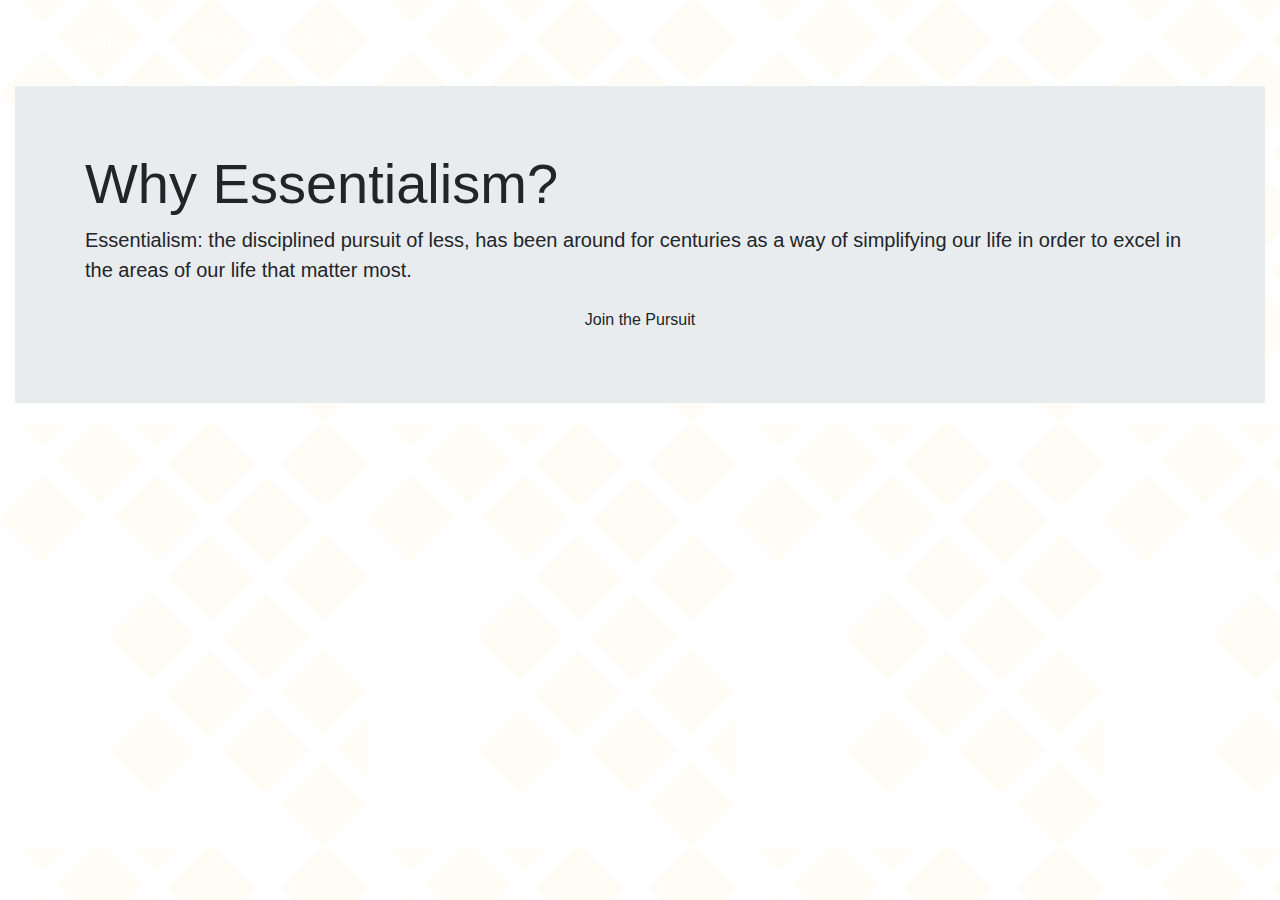
==== about.html @ 66368c1a "home and about" ====
<!DOCTYPE html>
<html lang="en">

<head>
    <!-- Required meta tags -->
    <meta charset="UTF-8">
    <meta name="viewport" content="width=device-width, initial-scale=1.0">
    <meta http-equiv="X-UA-Compatible" content="ie=edge">

    <!-- Bootstrap CSS -->
    <link rel="stylesheet" href="https://stackpath.bootstrapcdn.com/bootstrap/4.3.1/css/bootstrap.min.css"
        integrity="sha384-ggOyR0iXCbMQv3Xipma34MD+dH/1fQ784/j6cY/iJTQUOhcWr7x9JvoRxT2MZw1T" crossorigin="anonymous">

    <!-- Font Awesom -->
    <link rel="stylesheet" href="https://use.fontawesome.com/releases/v5.8.2/css/all.css"
        integrity="sha384-oS3vJWv+0UjzBfQzYUhtDYW+Pj2yciDJxpsK1OYPAYjqT085Qq/1cq5FLXAZQ7Ay" crossorigin="anonymous">

    <!-- CSS -->
    <link rel="stylesheet" href="/css/index.css">

    <!-- Title -->
    <title>Essentialism</title>
</head>

<body>
    <div class="container-fluid ">
        <nav class="navbar navbar-expand-sm navbar-dark ">
            <a class="navbar-brand " href="#">ES<br>SE</a>
            <button class="navbar-toggler" type="button" data-toggle="collapse" data-target="#collapsingNavbarXs">
                <span class="navbar-toggler-icon"></span>
            </button>
            <div class="navbar-collapse collapse" id="collapsingNavbarXs">
                <ul class="navbar-nav">
                    <li class="nav-item">
                        <a class="nav-link" href="#">Home</a>
                    </li>
                    <li class="nav-item">
                        <a class="nav-link" href="#">About</a>
                    </li>
                    <li class="nav-item">
                        <a class="nav-link" href="#">Contact</a>
                    </li>
                    <li class="nav-item">
                        <a class="nav-link" href="#">Sign In</a>
                    </li>
                    <li class="nav-item">
                        <a class="nav-link" href="#">Join</a>
                    </li>
                </ul>
            </div>
        </nav>

        <!-- Jumbotron -->
        <div class="jumbotron jumbotron-fluid    ">
            <div class="container ">
                <img class="float-left" src="http://via.placeholder.com/200" alt="">
                <h1 class="display-4">Why Essentialism?</h1>
                <p class="lead">Essentialism: the disciplined pursuit of less, has been around for centuries as a way of
                    simplifying our life in order to excel in the areas of our life that matter most.</p>
            </div>
            <div class="d-flex justify-content-center">
                <button type="button" class="btn">Join the Pursuit</button>
            </div>
        </div>

    </div>

    <script src="https://code.jquery.com/jquery-3.3.1.slim.min.js"
        integrity="sha384-q8i/X+965DzO0rT7abK41JStQIAqVgRVzpbzo5smXKp4YfRvH+8abtTE1Pi6jizo"
        crossorigin="anonymous"></script>
    <script src="https://cdnjs.cloudflare.com/ajax/libs/popper.js/1.14.7/umd/popper.min.js"
        integrity="sha384-UO2eT0CpHqdSJQ6hJty5KVphtPhzWj9WO1clHTMGa3JDZwrnQq4sF86dIHNDz0W1"
        crossorigin="anonymous"></script>
    <script src="https://stackpath.bootstrapcdn.com/bootstrap/4.3.1/js/bootstrap.min.js"
        integrity="sha384-JjSmVgyd0p3pXB1rRibZUAYoIIy6OrQ6VrjIEaFf/nJGzIxFDsf4x0xIM+B07jRM"
        crossorigin="anonymous"></script>
</body>

</html>
---- css/index.css ----
a,
h1,
h2,
h3,
h4 {
  font-family: Arial, Helvetica, sans-serif;
}
h1,
h2 {
  font-weight: bold;
}
h3,
h4 {
  font-weight: normal;
}
h1 {
  font-size: 70px;
}
h2 {
  font-size: 35px;
}
h3 {
  font-size: 25px;
}
h4 {
  font-size: 20px;
}
body {
  background-image: url("/img/pattern.png");
  background-attachment: fixed;
}
.container nav {
  justify-content: space-around;
}
.container .navbar {
  background-color: #FFBA5A;
}
.container .navbar #logo {
  background-color: #FCF9ED;
  color: #FFBA5A;
  padding: 10px;
  border-radius: 10px;
  font-weight: bold;
  font-size: 26px;
}
.container .navbar a {
  color: #FCF9ED;
  font-size: 1.8rem;
}
.container .navbar a:hover {
  text-decoration: underline;
}
.container .navbar a.nav-link {
  padding: 0;
}
.container .card {
  width: 100%;
  background: #FFBA5A;
}
.container .card .card-body {
  color: #FCF9ED;
}
.container .card .card-body .btn {
  background: #FCF9ED;
  color: #FFBA5A;
  border-radius: 10px;
}
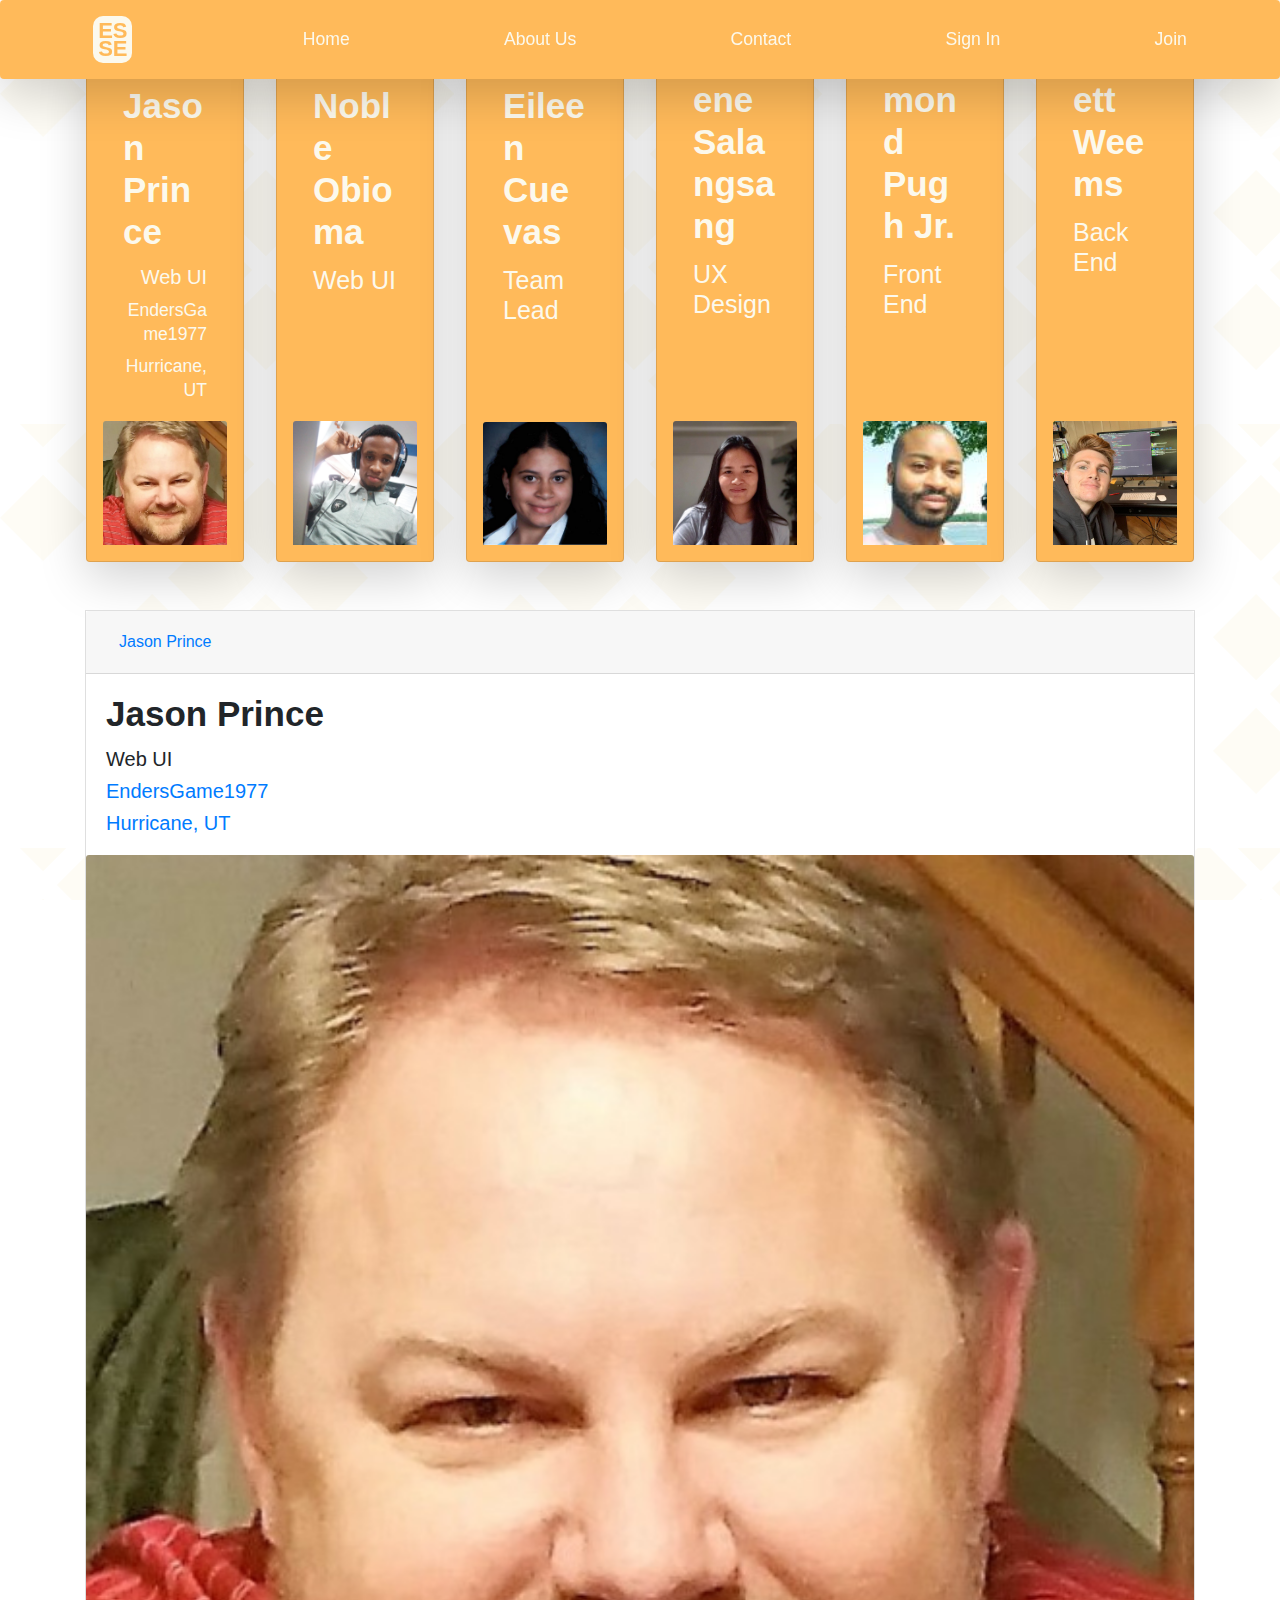
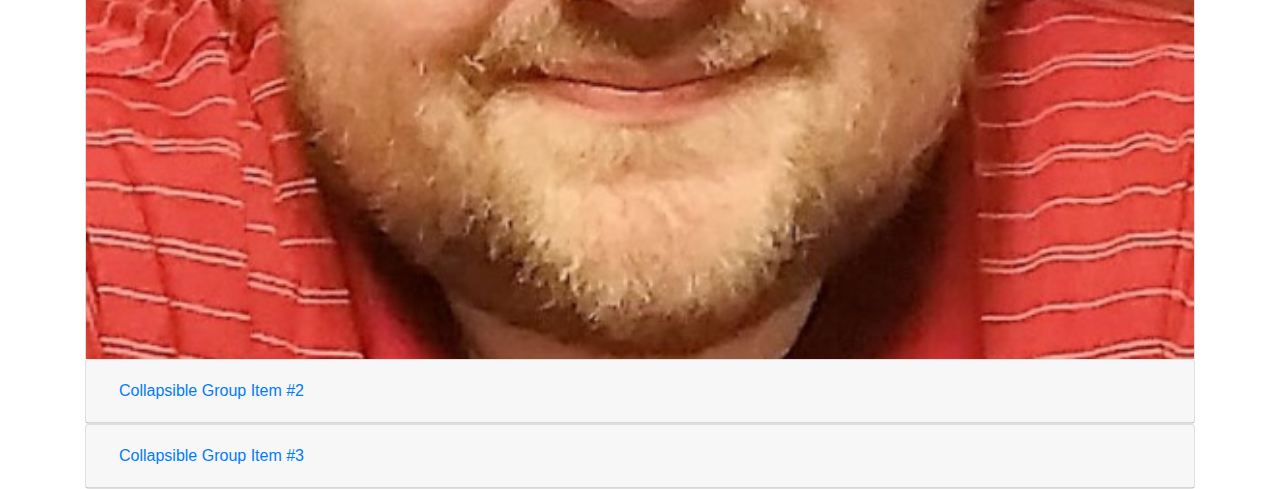
==== commit 3a0e7cce: "Just an end of day push" ====
--- a/about.html
+++ b/about.html
@@ -2,77 +2,186 @@
 <html lang="en">
 
 <head>
-    <!-- Required meta tags -->
     <meta charset="UTF-8">
     <meta name="viewport" content="width=device-width, initial-scale=1.0">
     <meta http-equiv="X-UA-Compatible" content="ie=edge">
 
-    <!-- Bootstrap CSS -->
-    <link rel="stylesheet" href="https://stackpath.bootstrapcdn.com/bootstrap/4.3.1/css/bootstrap.min.css"
+    <link href="https://stackpath.bootstrapcdn.com/bootstrap/4.3.1/css/bootstrap.min.css" rel="stylesheet"
         integrity="sha384-ggOyR0iXCbMQv3Xipma34MD+dH/1fQ784/j6cY/iJTQUOhcWr7x9JvoRxT2MZw1T" crossorigin="anonymous">
-
-    <!-- Font Awesom -->
+    <link rel="stylesheet" href="/css/index.css">
     <link rel="stylesheet" href="https://use.fontawesome.com/releases/v5.8.2/css/all.css"
         integrity="sha384-oS3vJWv+0UjzBfQzYUhtDYW+Pj2yciDJxpsK1OYPAYjqT085Qq/1cq5FLXAZQ7Ay" crossorigin="anonymous">
-
-    <!-- CSS -->
-    <link rel="stylesheet" href="/css/index.css">
-
-    <!-- Title -->
     <title>Essentialism</title>
 </head>
 
 <body>
-    <div class="container-fluid ">
-        <nav class="navbar navbar-expand-sm navbar-dark ">
-            <a class="navbar-brand " href="#">ES<br>SE</a>
-            <button class="navbar-toggler" type="button" data-toggle="collapse" data-target="#collapsingNavbarXs">
-                <span class="navbar-toggler-icon"></span>
-            </button>
-            <div class="navbar-collapse collapse" id="collapsingNavbarXs">
-                <ul class="navbar-nav">
-                    <li class="nav-item">
-                        <a class="nav-link" href="#">Home</a>
-                    </li>
-                    <li class="nav-item">
-                        <a class="nav-link" href="#">About</a>
-                    </li>
-                    <li class="nav-item">
-                        <a class="nav-link" href="#">Contact</a>
-                    </li>
-                    <li class="nav-item">
-                        <a class="nav-link" href="#">Sign In</a>
-                    </li>
-                    <li class="nav-item">
-                        <a class="nav-link" href="#">Join</a>
-                    </li>
-                </ul>
-            </div>
+
+    <div class="container">
+
+        <nav class="navbar fixed-top shadow-lg p-3 mb-5 rounded ">
+            <a class="navbar-brand no-underline" id="logo" href="#">ES<br>SE</a>
+            <a class="nav-link" href="index.html">Home</a>
+            <a class="nav-link" href="about.html">About Us</a>
+            <a class="nav-link" href="contact.html">Contact</a>
+            <a class="nav-link" href="#">Sign In</a>
+            <a class="nav-link" href="#">Join</a>
         </nav>
 
-        <!-- Jumbotron -->
-        <div class="jumbotron jumbotron-fluid    ">
-            <div class="container ">
-                <img class="float-left" src="http://via.placeholder.com/200" alt="">
-                <h1 class="display-4">Why Essentialism?</h1>
-                <p class="lead">Essentialism: the disciplined pursuit of less, has been around for centuries as a way of
-                    simplifying our life in order to excel in the areas of our life that matter most.</p>
+
+        <div class="row" id="aboutUs">
+
+            <div class="card shadow-lg p-3 mb-5 mt-5 mx-3 rounded col-sm aboutUs">
+                <div class="card-body">
+                    <h2 class="card-title">Jason Prince</h2>
+
+                    <h4 class="card-text">Web UI
+                        <i class="fas fa-code"></i>
+                    </h4>
+
+                    <h4 class="card-text">
+                        <a href="https://github.com/EndersGame1977">EndersGame1977</a>
+                        <i class="fab fa-github"></i>
+                    </h4>
+
+                    <h4 class="card-text">
+                        <a href="https://goo.gl/maps/z8hgsGX6c6sGxMkg8">Hurricane, UT</a>
+                        <i class="fas fa-map-marker-alt"></i>
+                    </h4>
+
+                </div>
+                <img class="card-img-top" src="/img/Jason.png" alt="Jason">
             </div>
-            <div class="d-flex justify-content-center">
-                <button type="button" class="btn">Join the Pursuit</button>
+
+            <div class="card shadow-lg p-3 mb-5 mt-5 mx-3 rounded col-sm aboutUs">
+                <div class="card-body">
+                    <h2 class="card-title">Noble Obioma</h2>
+                    <h3 class="card-text">Web UI</h3>
+                </div>
+                <img class="card-img-top" src="/img/Noble.PNG" alt="Noble">
+            </div>
+
+            <div class="card shadow-lg p-3 mb-5 mt-5 mx-3 rounded col-sm aboutUs">
+                <div class="card-body">
+                    <h2 class="card-title">Eileen Cuevas</h2>
+                    <h3 class="card-text">Team Lead</h3>
+                </div>
+                <img class="card-img-top" src="/img/Eileen.PNG" alt="Eileen">
+            </div>
+
+            <div class="card shadow-lg p-3 mb-5 mx-3 rounded col-sm aboutUs">
+                <div class="card-body">
+                    <h2 class="card-title">Marlene Salangsang</h2>
+                    <h3 class="card-text">UX Design</h3>
+                </div>
+                <img class="card-img-top" src="/img/Marlene.PNG" alt="Marlene">
+            </div>
+
+            <div class="card shadow-lg p-3 mb-5 mx-3 rounded col-sm aboutUs">
+                <div class="card-body">
+                    <h2 class="card-title">Raymond Pugh Jr.</h2>
+                    <h3 class="card-text">Front End</h3>
+                </div>
+                <img class="card-img-top" src="/img/Raymond.jpg" alt="Raymond">
+            </div>
+
+            <div class="card shadow-lg p-3 mb-5 mx-3 rounded col-sm aboutUs">
+                <div class="card-body">
+                    <h2 class="card-title">Garrett Weems</h2>
+                    <h3 class="card-text">Back End</h3>
+                </div>
+                <img class="card-img-top" src="/img/Garrett.jpg" alt="Garrett">
+            </div>
+
+        </div>
+
+
+
+        <div class="accordion" id="accordionExample">
+            <div class="card">
+                <div class="card-header" id="headingOne">
+                    <h5 class="mb-0">
+                        <button class="btn btn-link" type="button" data-toggle="collapse" data-target="#collapseOne"
+                            aria-expanded="true" aria-controls="collapseOne">
+                            Jason Prince
+                        </button>
+                    </h5>
+                </div>
+
+                <div id="collapseOne" class="collapse show" aria-labelledby="headingOne"
+                    data-parent="#accordionExample">
+                    <div class="card-body">
+                        <h2 class="card-title">Jason Prince</h2>
+
+                        <h4 class="card-text">Web UI
+                            <i class="fas fa-code"></i>
+                        </h4>
+
+                        <h4 class="card-text">
+                            <a href="https://github.com/EndersGame1977">EndersGame1977</a>
+                            <i class="fab fa-github"></i>
+                        </h4>
+
+                        <h4 class="card-text">
+                            <a href="https://goo.gl/maps/z8hgsGX6c6sGxMkg8">Hurricane, UT</a>
+                            <i class="fas fa-map-marker-alt"></i>
+                        </h4>
+
+                    </div>
+                    <img class="card-img-top" src="/img/Jason.png" alt="Jason">
+                </div>
             </div>
         </div>
-
+        <div class="card">
+            <div class="card-header" id="headingTwo">
+                <h5 class="mb-0">
+                    <button class="btn btn-link collapsed" type="button" data-toggle="collapse"
+                        data-target="#collapseTwo" aria-expanded="false" aria-controls="collapseTwo">
+                        Collapsible Group Item #2
+                    </button>
+                </h5>
+            </div>
+            <div id="collapseTwo" class="collapse" aria-labelledby="headingTwo" data-parent="#accordionExample">
+                <div class="card-body">
+                    Anim pariatur cliche reprehenderit, enim eiusmod high life accusamus terry richardson ad squid.
+                    3 wolf moon officia aute, non cupidatat skateboard dolor brunch. Food truck quinoa nesciunt
+                    laborum eiusmod. Brunch 3 wolf moon tempor, sunt aliqua put a bird on it squid single-origin
+                    coffee nulla assumenda shoreditch et. Nihil anim keffiyeh helvetica, craft beer labore wes
+                    anderson cred nesciunt sapiente ea proident. Ad vegan excepteur butcher vice lomo. Leggings
+                    occaecat craft beer farm-to-table, raw denim aesthetic synth nesciunt you probably haven't heard
+                    of them accusamus labore sustainable VHS.
+                </div>
+            </div>
+        </div>
+        <div class="card">
+            <div class="card-header" id="headingThree">
+                <h5 class="mb-0">
+                    <button class="btn btn-link collapsed" type="button" data-toggle="collapse"
+                        data-target="#collapseThree" aria-expanded="false" aria-controls="collapseThree">
+                        Collapsible Group Item #3
+                    </button>
+                </h5>
+            </div>
+            <div id="collapseThree" class="collapse" aria-labelledby="headingThree" data-parent="#accordionExample">
+                <div class="card-body">
+                    Anim pariatur cliche reprehenderit, enim eiusmod high life accusamus terry richardson ad squid.
+                    3 wolf moon officia aute, non cupidatat skateboard dolor brunch. Food truck quinoa nesciunt
+                    laborum eiusmod. Brunch 3 wolf moon tempor, sunt aliqua put a bird on it squid single-origin
+                    coffee nulla assumenda shoreditch et. Nihil anim keffiyeh helvetica, craft beer labore wes
+                    anderson cred nesciunt sapiente ea proident. Ad vegan excepteur butcher vice lomo. Leggings
+                    occaecat craft beer farm-to-table, raw denim aesthetic synth nesciunt you probably haven't heard
+                    of them accusamus labore sustainable VHS.
+                </div>
+            </div>
+        </div>
     </div>
 
-    <script src="https://code.jquery.com/jquery-3.3.1.slim.min.js"
-        integrity="sha384-q8i/X+965DzO0rT7abK41JStQIAqVgRVzpbzo5smXKp4YfRvH+8abtTE1Pi6jizo"
-        crossorigin="anonymous"></script>
-    <script src="https://cdnjs.cloudflare.com/ajax/libs/popper.js/1.14.7/umd/popper.min.js"
-        integrity="sha384-UO2eT0CpHqdSJQ6hJty5KVphtPhzWj9WO1clHTMGa3JDZwrnQq4sF86dIHNDz0W1"
-        crossorigin="anonymous"></script>
+
+    <script src="//code.jquery.com/jquery-1.11.0.min.js"></script>
     <script src="https://stackpath.bootstrapcdn.com/bootstrap/4.3.1/js/bootstrap.min.js"
         integrity="sha384-JjSmVgyd0p3pXB1rRibZUAYoIIy6OrQ6VrjIEaFf/nJGzIxFDsf4x0xIM+B07jRM"
+        crossorigin="anonymous"></script>
+    <script src="https://stackpath.bootstrapcdn.com/bootstrap/4.3.1/js/bootstrap.bundle.min.js"
+        integrity="sha384-xrRywqdh3PHs8keKZN+8zzc5TX0GRTLCcmivcbNJWm2rs5C8PRhcEn3czEjhAO9o"
         crossorigin="anonymous"></script>
 </body>
 
--- a/css/index.css
+++ b/css/index.css
@@ -29,6 +29,9 @@
   background-image: url("/img/pattern.png");
   background-attachment: fixed;
 }
+.no-underline {
+  text-decoration: none !important;
+}
 .container nav {
   justify-content: space-around;
 }
@@ -38,14 +41,15 @@
 .container .navbar #logo {
   background-color: #FCF9ED;
   color: #FFBA5A;
-  padding: 10px;
+  padding: 6px 5px 5px 5px;
   border-radius: 10px;
   font-weight: bold;
-  font-size: 26px;
+  font-size: 22px;
+  line-height: 18px;
 }
 .container .navbar a {
   color: #FCF9ED;
-  font-size: 1.8rem;
+  font-size: 1.1rem;
 }
 .container .navbar a:hover {
   text-decoration: underline;
@@ -53,15 +57,30 @@
 .container .navbar a.nav-link {
   padding: 0;
 }
-.container .card {
+.container .row .card {
   width: 100%;
   background: #FFBA5A;
+  min-width: 349px;
 }
-.container .card .card-body {
+.container .row .card .card-body {
   color: #FCF9ED;
 }
-.container .card .card-body .btn {
+.container .row .card .card-body h1 {
+  padding-top: 116px;
+}
+.container .row .card .card-body h4 {
+  text-align: right;
+}
+.container .row .card .card-body h4 a {
+  color: #FCF9ED;
+  font-weight: normal;
+  font-size: 1.1rem;
+}
+.container .row .card .card-body .btn {
   background: #FCF9ED;
   color: #FFBA5A;
   border-radius: 10px;
 }
+.container .row .aboutUs {
+  min-width: 100px !important;
+}
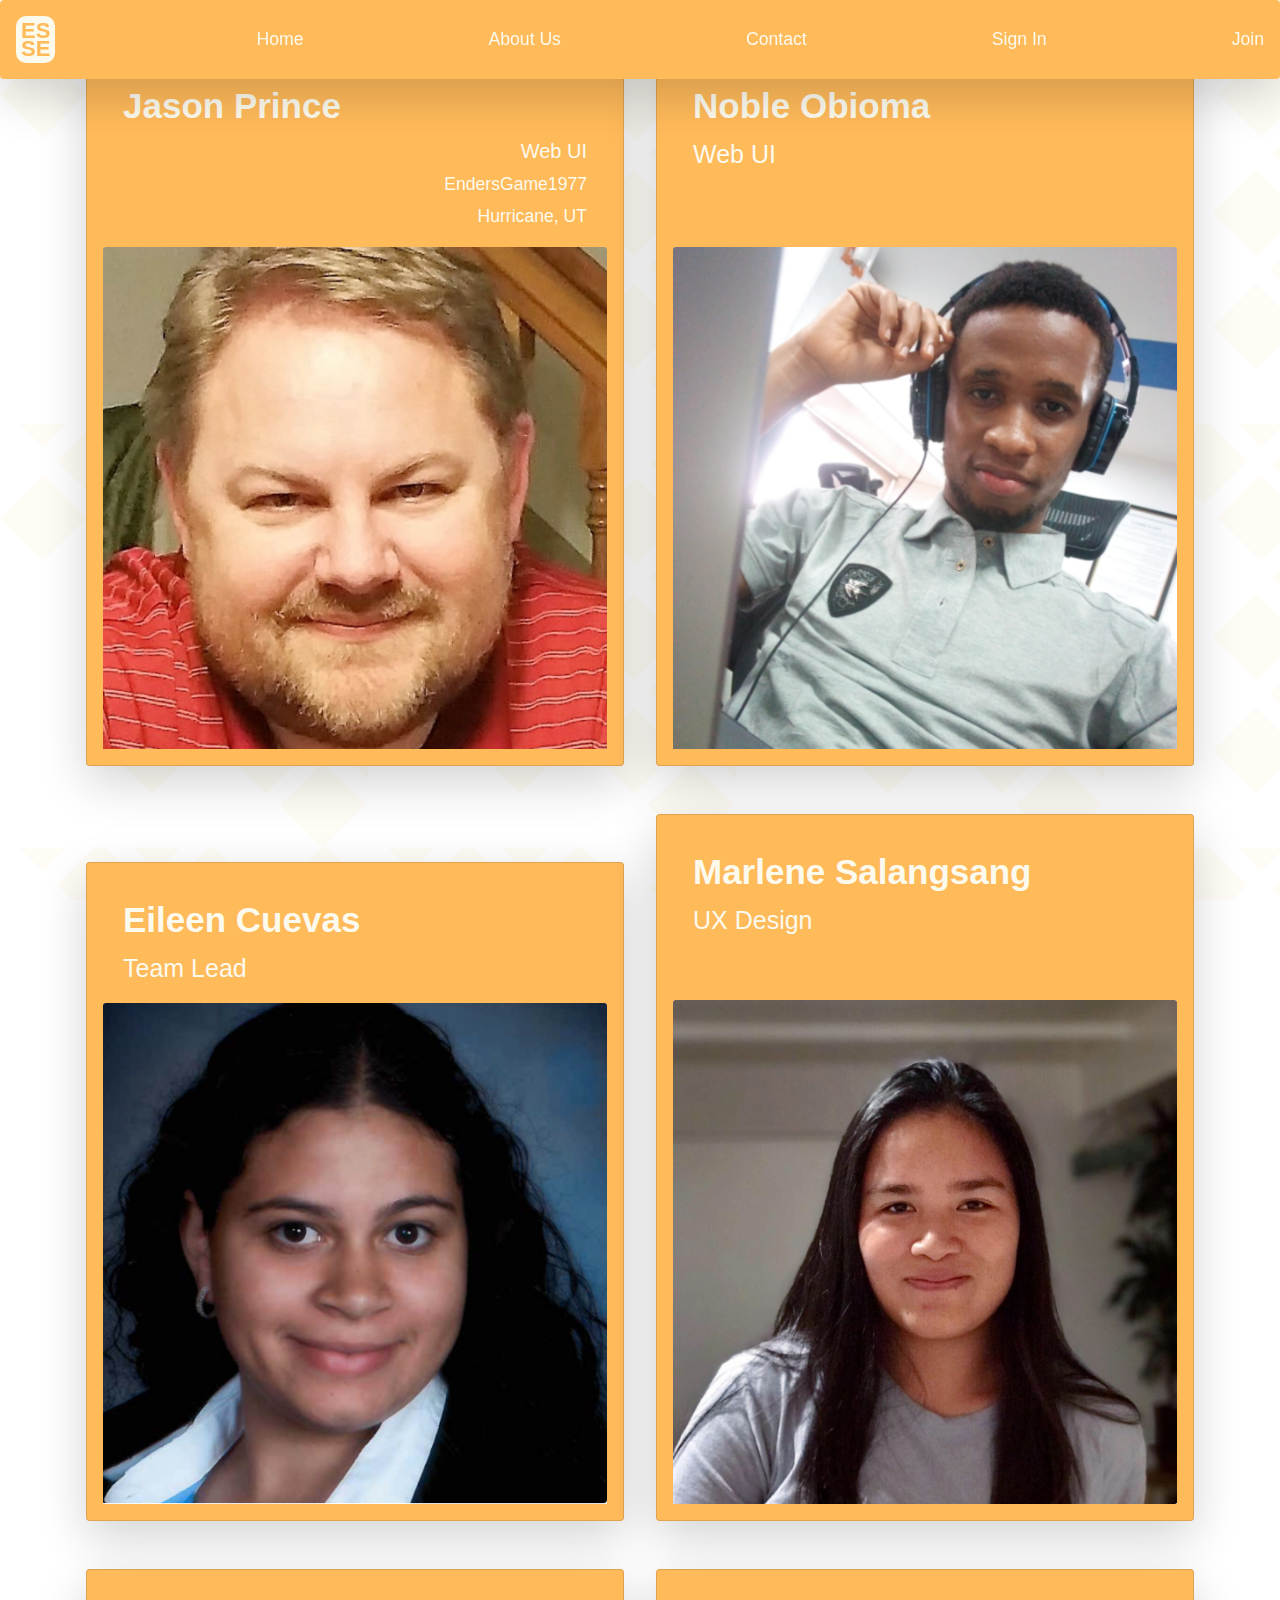
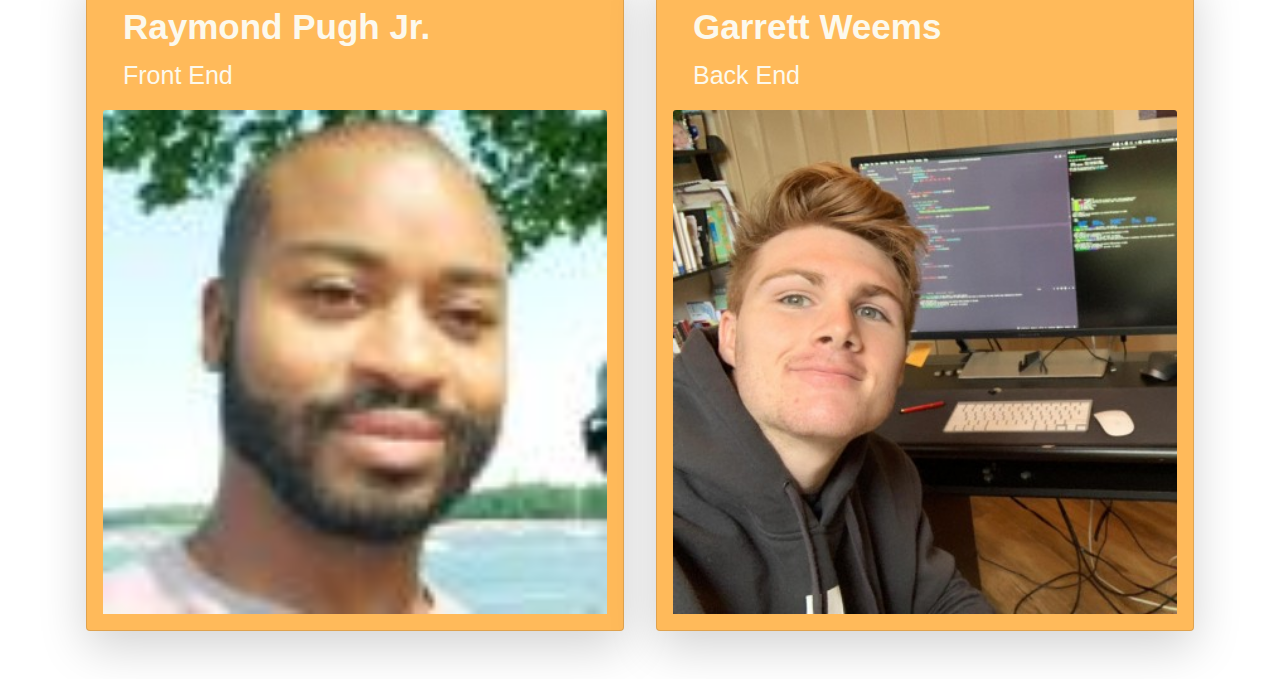
==== commit a49a7e57: "less broken into components" ====
--- a/about.html
+++ b/about.html
@@ -94,95 +94,13 @@
 
         </div>
 
-
-
-        <div class="accordion" id="accordionExample">
-            <div class="card">
-                <div class="card-header" id="headingOne">
-                    <h5 class="mb-0">
-                        <button class="btn btn-link" type="button" data-toggle="collapse" data-target="#collapseOne"
-                            aria-expanded="true" aria-controls="collapseOne">
-                            Jason Prince
-                        </button>
-                    </h5>
-                </div>
-
-                <div id="collapseOne" class="collapse show" aria-labelledby="headingOne"
-                    data-parent="#accordionExample">
-                    <div class="card-body">
-                        <h2 class="card-title">Jason Prince</h2>
-
-                        <h4 class="card-text">Web UI
-                            <i class="fas fa-code"></i>
-                        </h4>
-
-                        <h4 class="card-text">
-                            <a href="https://github.com/EndersGame1977">EndersGame1977</a>
-                            <i class="fab fa-github"></i>
-                        </h4>
-
-                        <h4 class="card-text">
-                            <a href="https://goo.gl/maps/z8hgsGX6c6sGxMkg8">Hurricane, UT</a>
-                            <i class="fas fa-map-marker-alt"></i>
-                        </h4>
-
-                    </div>
-                    <img class="card-img-top" src="/img/Jason.png" alt="Jason">
-                </div>
-            </div>
-        </div>
-        <div class="card">
-            <div class="card-header" id="headingTwo">
-                <h5 class="mb-0">
-                    <button class="btn btn-link collapsed" type="button" data-toggle="collapse"
-                        data-target="#collapseTwo" aria-expanded="false" aria-controls="collapseTwo">
-                        Collapsible Group Item #2
-                    </button>
-                </h5>
-            </div>
-            <div id="collapseTwo" class="collapse" aria-labelledby="headingTwo" data-parent="#accordionExample">
-                <div class="card-body">
-                    Anim pariatur cliche reprehenderit, enim eiusmod high life accusamus terry richardson ad squid.
-                    3 wolf moon officia aute, non cupidatat skateboard dolor brunch. Food truck quinoa nesciunt
-                    laborum eiusmod. Brunch 3 wolf moon tempor, sunt aliqua put a bird on it squid single-origin
-                    coffee nulla assumenda shoreditch et. Nihil anim keffiyeh helvetica, craft beer labore wes
-                    anderson cred nesciunt sapiente ea proident. Ad vegan excepteur butcher vice lomo. Leggings
-                    occaecat craft beer farm-to-table, raw denim aesthetic synth nesciunt you probably haven't heard
-                    of them accusamus labore sustainable VHS.
-                </div>
-            </div>
-        </div>
-        <div class="card">
-            <div class="card-header" id="headingThree">
-                <h5 class="mb-0">
-                    <button class="btn btn-link collapsed" type="button" data-toggle="collapse"
-                        data-target="#collapseThree" aria-expanded="false" aria-controls="collapseThree">
-                        Collapsible Group Item #3
-                    </button>
-                </h5>
-            </div>
-            <div id="collapseThree" class="collapse" aria-labelledby="headingThree" data-parent="#accordionExample">
-                <div class="card-body">
-                    Anim pariatur cliche reprehenderit, enim eiusmod high life accusamus terry richardson ad squid.
-                    3 wolf moon officia aute, non cupidatat skateboard dolor brunch. Food truck quinoa nesciunt
-                    laborum eiusmod. Brunch 3 wolf moon tempor, sunt aliqua put a bird on it squid single-origin
-                    coffee nulla assumenda shoreditch et. Nihil anim keffiyeh helvetica, craft beer labore wes
-                    anderson cred nesciunt sapiente ea proident. Ad vegan excepteur butcher vice lomo. Leggings
-                    occaecat craft beer farm-to-table, raw denim aesthetic synth nesciunt you probably haven't heard
-                    of them accusamus labore sustainable VHS.
-                </div>
-            </div>
-        </div>
-    </div>
-
-
-    <script src="//code.jquery.com/jquery-1.11.0.min.js"></script>
-    <script src="https://stackpath.bootstrapcdn.com/bootstrap/4.3.1/js/bootstrap.min.js"
-        integrity="sha384-JjSmVgyd0p3pXB1rRibZUAYoIIy6OrQ6VrjIEaFf/nJGzIxFDsf4x0xIM+B07jRM"
-        crossorigin="anonymous"></script>
-    <script src="https://stackpath.bootstrapcdn.com/bootstrap/4.3.1/js/bootstrap.bundle.min.js"
-        integrity="sha384-xrRywqdh3PHs8keKZN+8zzc5TX0GRTLCcmivcbNJWm2rs5C8PRhcEn3czEjhAO9o"
-        crossorigin="anonymous"></script>
+        <script src="//code.jquery.com/jquery-1.11.0.min.js"></script>
+        <script src="https://stackpath.bootstrapcdn.com/bootstrap/4.3.1/js/bootstrap.min.js"
+            integrity="sha384-JjSmVgyd0p3pXB1rRibZUAYoIIy6OrQ6VrjIEaFf/nJGzIxFDsf4x0xIM+B07jRM"
+            crossorigin="anonymous"></script>
+        <script src="https://stackpath.bootstrapcdn.com/bootstrap/4.3.1/js/bootstrap.bundle.min.js"
+            integrity="sha384-xrRywqdh3PHs8keKZN+8zzc5TX0GRTLCcmivcbNJWm2rs5C8PRhcEn3czEjhAO9o"
+            crossorigin="anonymous"></script>
 </body>
 
 </html>--- a/css/index.css
+++ b/css/index.css
@@ -1,3 +1,4 @@
+p,
 a,
 h1,
 h2,
@@ -26,19 +27,43 @@
   font-size: 20px;
 }
 body {
-  background-image: url("/img/pattern.png");
+  background-image: url(/img/pattern.png);
   background-attachment: fixed;
 }
-.no-underline {
+body .no-underline {
   text-decoration: none !important;
 }
-.container nav {
+.card {
+  width: 100%;
+  background: #FFBA5A;
+  min-width: 349px;
+}
+.card .card-body {
+  color: #FCF9ED;
+}
+.card .card-body h1 {
+  padding-top: 116px;
+}
+.card .card-body h4 {
+  text-align: right;
+}
+.card .card-body h4 a {
+  color: #FCF9ED;
+  font-weight: normal;
+  font-size: 1.1rem;
+}
+.card .card-body .btn {
+  background: #FCF9ED;
+  color: #FFBA5A;
+  border-radius: 10px;
+}
+nav {
   justify-content: space-around;
 }
-.container .navbar {
+nav.navbar {
   background-color: #FFBA5A;
 }
-.container .navbar #logo {
+nav.navbar #logo {
   background-color: #FCF9ED;
   color: #FFBA5A;
   padding: 6px 5px 5px 5px;
@@ -47,40 +72,13 @@
   font-size: 22px;
   line-height: 18px;
 }
-.container .navbar a {
+nav.navbar a {
   color: #FCF9ED;
   font-size: 1.1rem;
 }
-.container .navbar a:hover {
+nav.navbar a:hover {
   text-decoration: underline;
 }
-.container .navbar a.nav-link {
+nav.navbar a.nav-link {
   padding: 0;
 }
-.container .row .card {
-  width: 100%;
-  background: #FFBA5A;
-  min-width: 349px;
-}
-.container .row .card .card-body {
-  color: #FCF9ED;
-}
-.container .row .card .card-body h1 {
-  padding-top: 116px;
-}
-.container .row .card .card-body h4 {
-  text-align: right;
-}
-.container .row .card .card-body h4 a {
-  color: #FCF9ED;
-  font-weight: normal;
-  font-size: 1.1rem;
-}
-.container .row .card .card-body .btn {
-  background: #FCF9ED;
-  color: #FFBA5A;
-  border-radius: 10px;
-}
-.container .row .aboutUs {
-  min-width: 100px !important;
-}
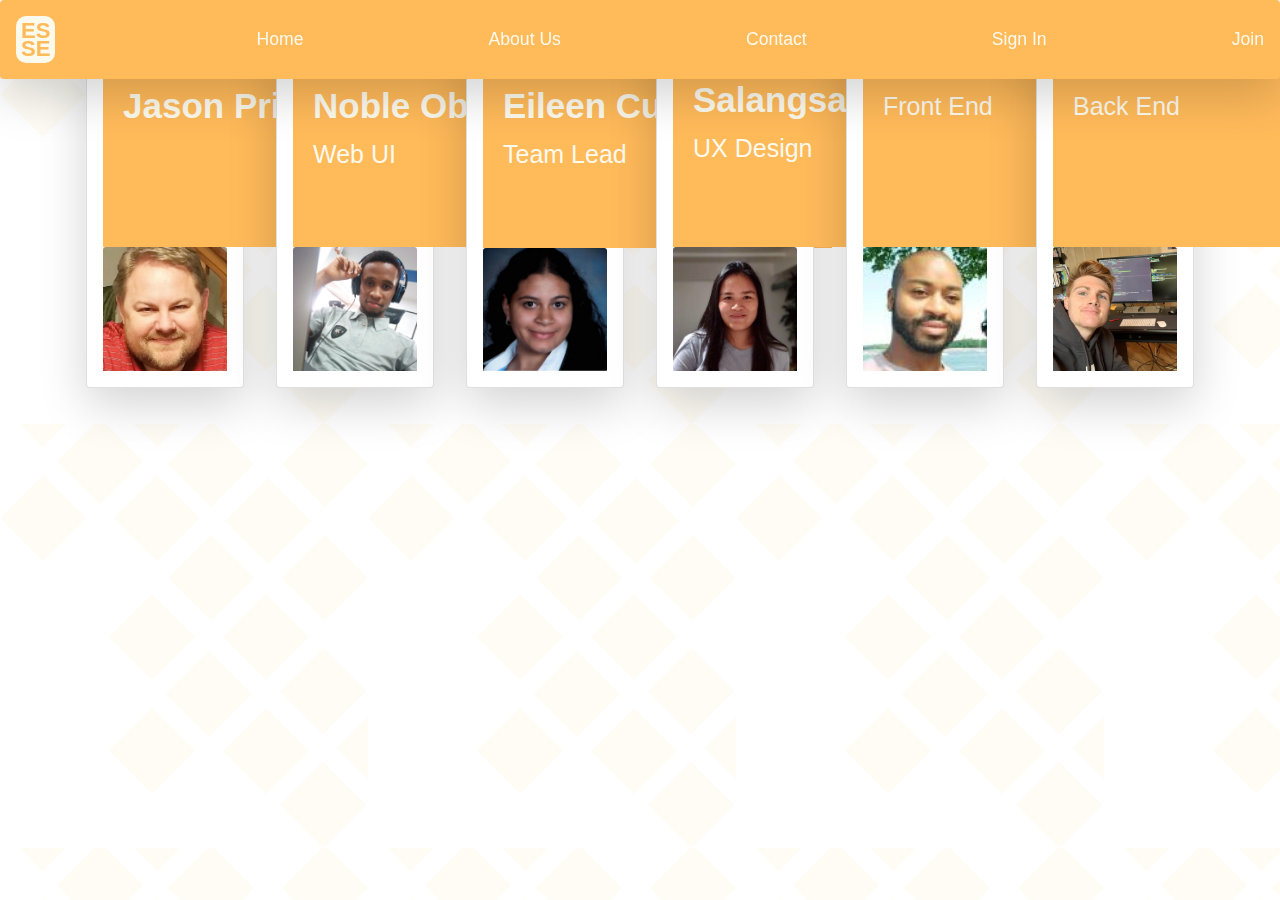
==== commit 47734118: "about nav working" ====
--- a/about.html
+++ b/about.html
@@ -28,9 +28,9 @@
         </nav>
 
 
-        <div class="row" id="aboutUs">
+        <div class="row">
 
-            <div class="card shadow-lg p-3 mb-5 mt-5 mx-3 rounded col-sm aboutUs">
+            <div class="card shadow-lg p-3 mb-5 mt-5 mx-3 rounded col-sm">
                 <div class="card-body">
                     <h2 class="card-title">Jason Prince</h2>
 
@@ -52,7 +52,7 @@
                 <img class="card-img-top" src="/img/Jason.png" alt="Jason">
             </div>
 
-            <div class="card shadow-lg p-3 mb-5 mt-5 mx-3 rounded col-sm aboutUs">
+            <div class="card shadow-lg p-3 mb-5 mt-5 mx-3 rounded col-sm">
                 <div class="card-body">
                     <h2 class="card-title">Noble Obioma</h2>
                     <h3 class="card-text">Web UI</h3>
@@ -60,7 +60,7 @@
                 <img class="card-img-top" src="/img/Noble.PNG" alt="Noble">
             </div>
 
-            <div class="card shadow-lg p-3 mb-5 mt-5 mx-3 rounded col-sm aboutUs">
+            <div class="card shadow-lg p-3 mb-5 mt-5 mx-3 rounded col-sm">
                 <div class="card-body">
                     <h2 class="card-title">Eileen Cuevas</h2>
                     <h3 class="card-text">Team Lead</h3>
@@ -68,7 +68,7 @@
                 <img class="card-img-top" src="/img/Eileen.PNG" alt="Eileen">
             </div>
 
-            <div class="card shadow-lg p-3 mb-5 mx-3 rounded col-sm aboutUs">
+            <div class="card shadow-lg p-3 mb-5 mx-3 rounded col-sm">
                 <div class="card-body">
                     <h2 class="card-title">Marlene Salangsang</h2>
                     <h3 class="card-text">UX Design</h3>
@@ -76,7 +76,7 @@
                 <img class="card-img-top" src="/img/Marlene.PNG" alt="Marlene">
             </div>
 
-            <div class="card shadow-lg p-3 mb-5 mx-3 rounded col-sm aboutUs">
+            <div class="card shadow-lg p-3 mb-5 mx-3 rounded col-sm">
                 <div class="card-body">
                     <h2 class="card-title">Raymond Pugh Jr.</h2>
                     <h3 class="card-text">Front End</h3>
@@ -84,7 +84,7 @@
                 <img class="card-img-top" src="/img/Raymond.jpg" alt="Raymond">
             </div>
 
-            <div class="card shadow-lg p-3 mb-5 mx-3 rounded col-sm aboutUs">
+            <div class="card shadow-lg p-3 mb-5 mx-3 rounded col-sm">
                 <div class="card-body">
                     <h2 class="card-title">Garrett Weems</h2>
                     <h3 class="card-text">Back End</h3>
--- a/css/index.css
+++ b/css/index.css
@@ -33,13 +33,22 @@
 body .no-underline {
   text-decoration: none !important;
 }
-.card {
+.sub-container {
+  max-width: 349px;
+  justify-content: center;
+}
+.col-sm-12 {
   width: 100%;
+  min-width: 349px;
+  color: #FCF9ED;
   background: #FFBA5A;
-  min-width: 349px;
+  margin-top: 7rem;
 }
 .card .card-body {
+  width: 100%;
+  min-width: 349px;
   color: #FCF9ED;
+  background: #FFBA5A;
 }
 .card .card-body h1 {
   padding-top: 116px;
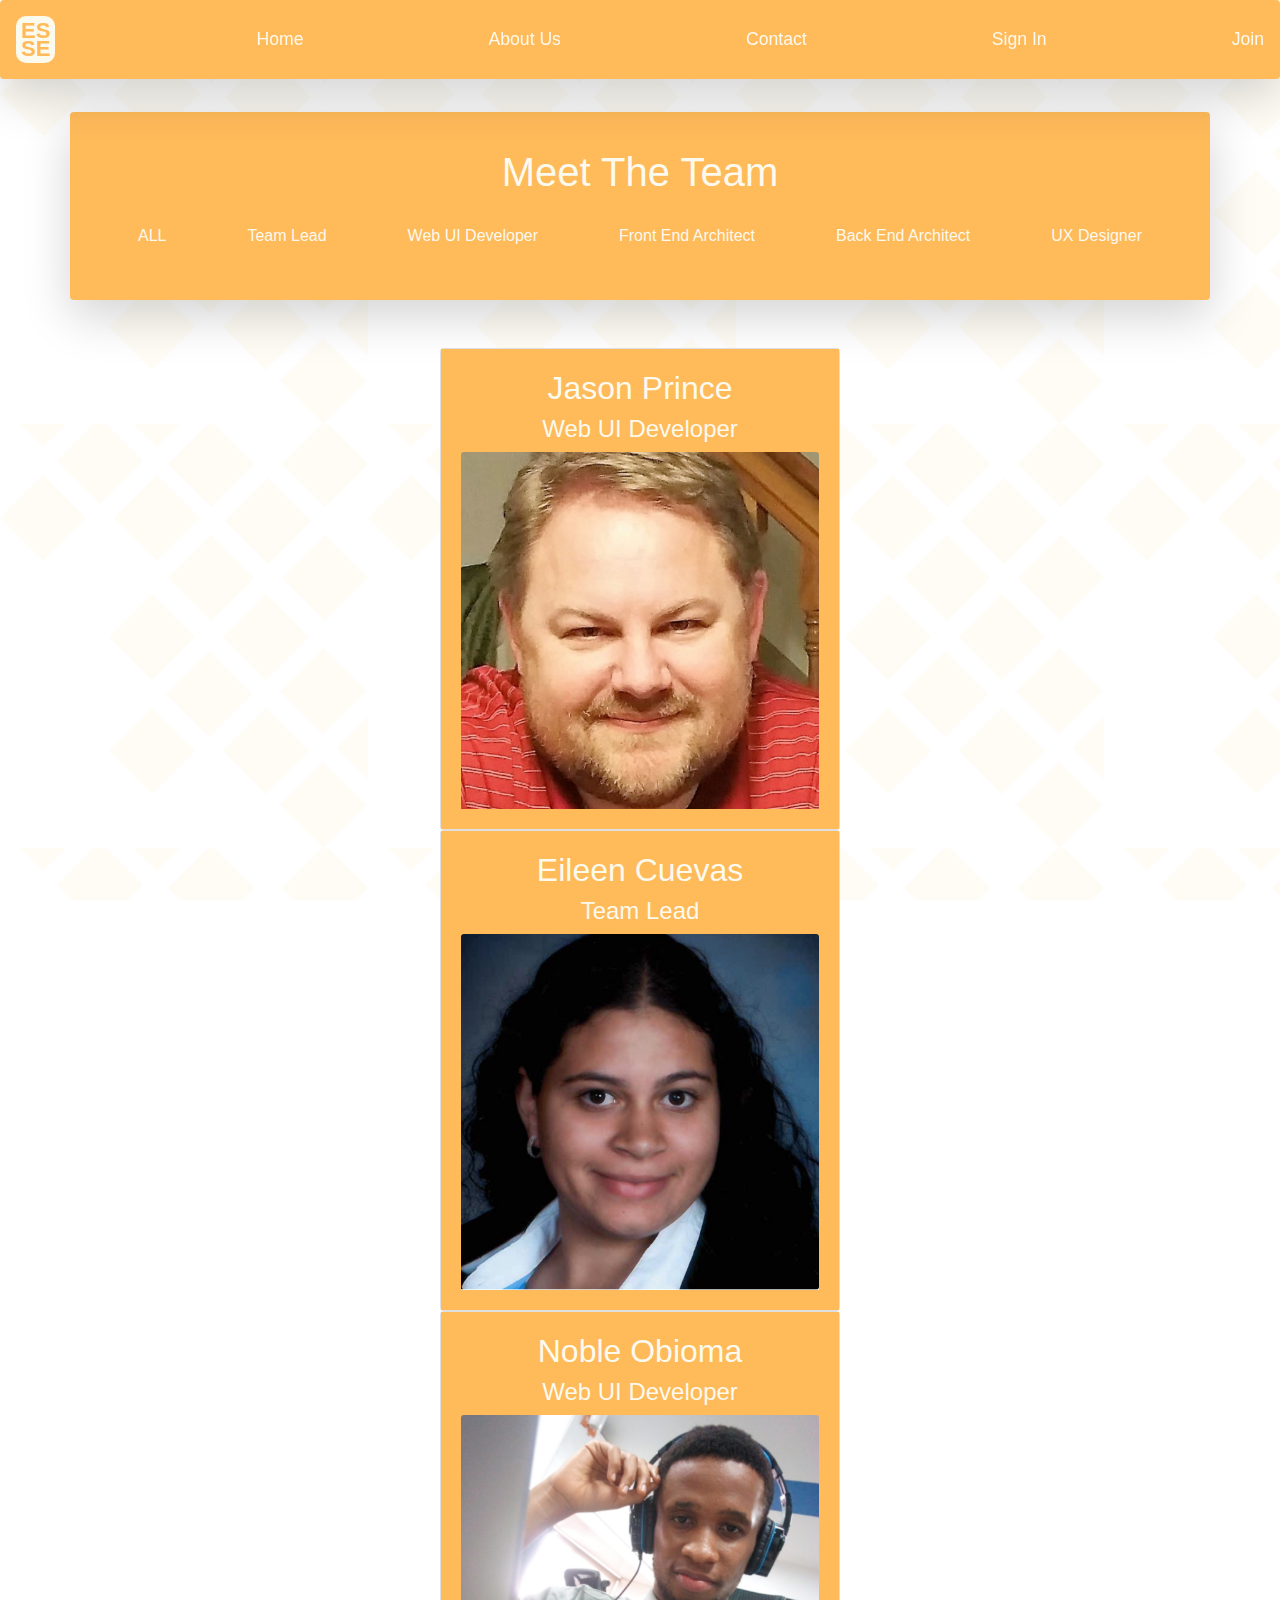
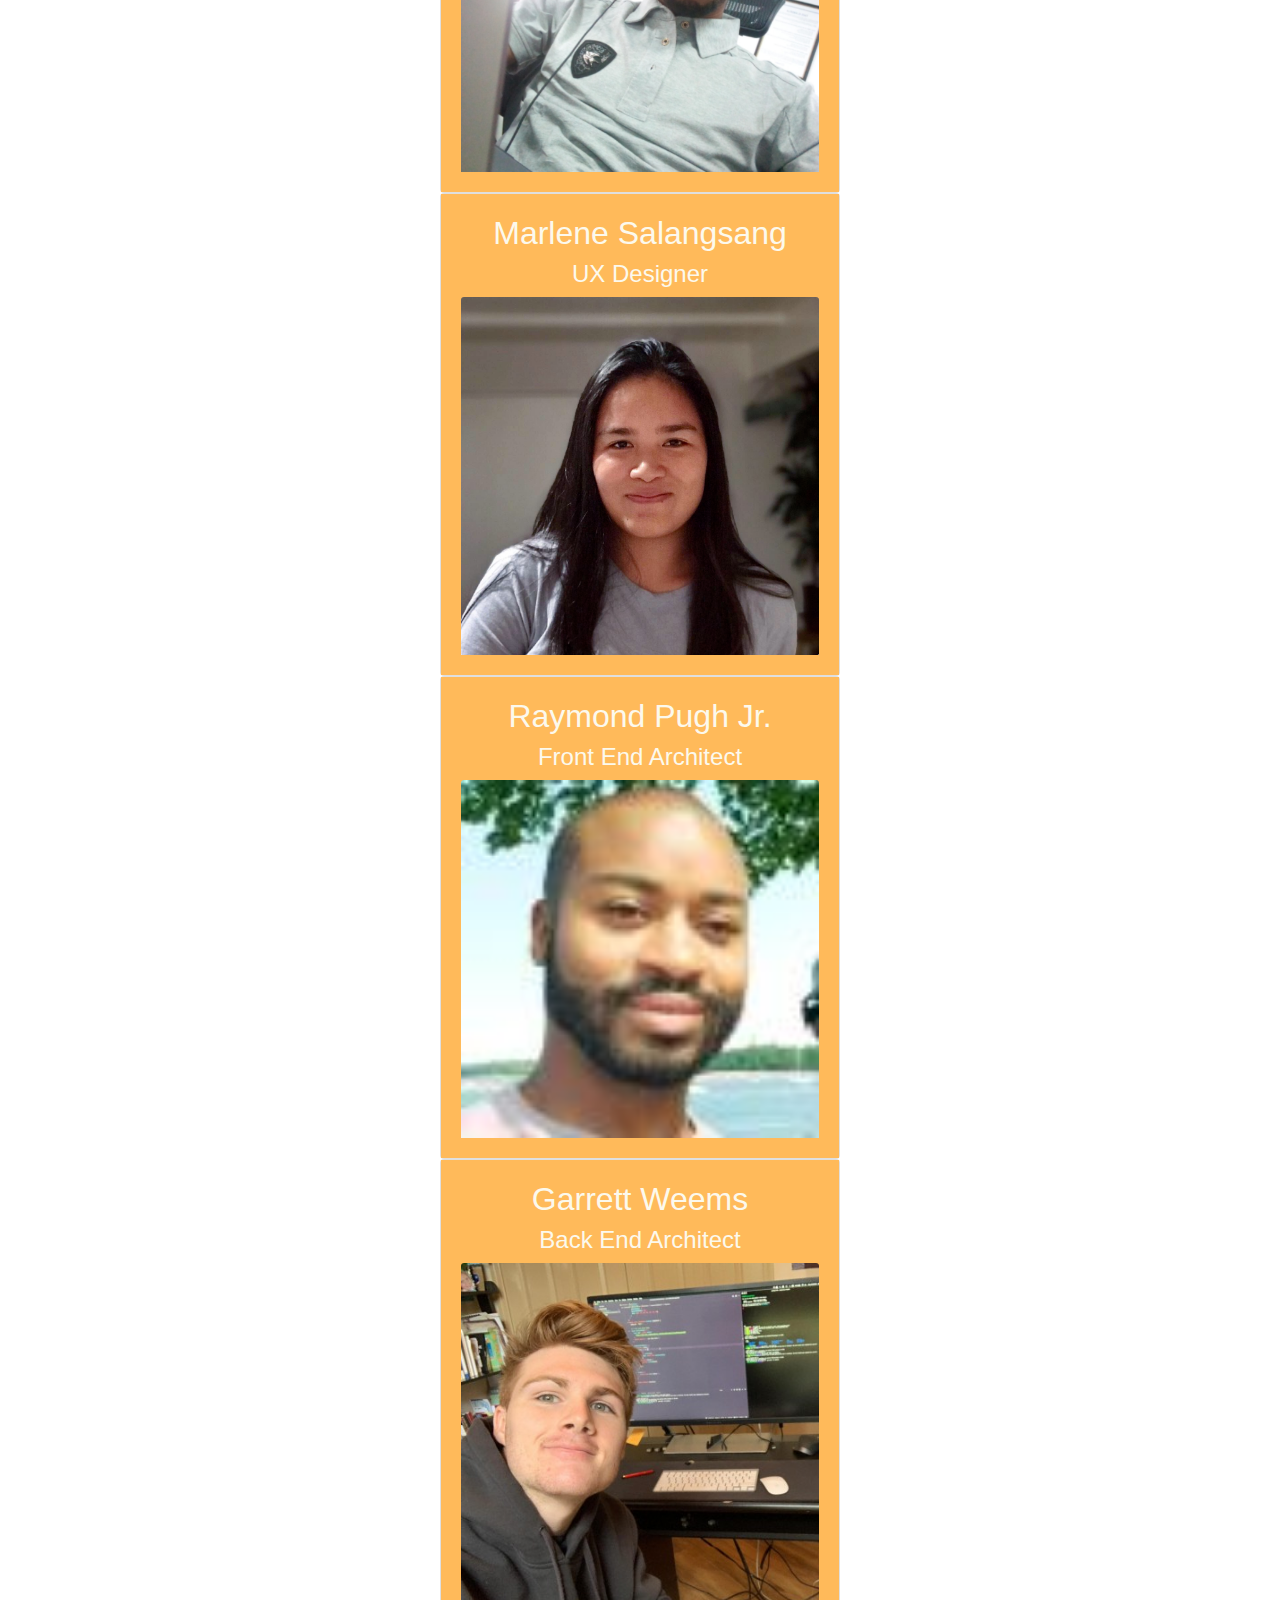
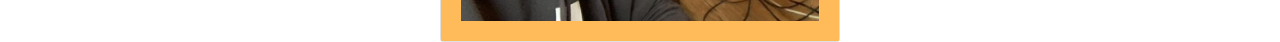
==== commit b8443c5b: "About and home look ok" ====
--- a/about.html
+++ b/about.html
@@ -1,106 +1,119 @@
 <!DOCTYPE html>
-<html lang="en">
+<html>
 
 <head>
     <meta charset="UTF-8">
     <meta name="viewport" content="width=device-width, initial-scale=1.0">
     <meta http-equiv="X-UA-Compatible" content="ie=edge">
-
+    <!-- index.css -->
+    <link rel="stylesheet" href="/css/index.css">
+    <!-- uxDesigner -->
     <link href="https://stackpath.bootstrapcdn.com/bootstrap/4.3.1/css/bootstrap.min.css" rel="stylesheet"
         integrity="sha384-ggOyR0iXCbMQv3Xipma34MD+dH/1fQ784/j6cY/iJTQUOhcWr7x9JvoRxT2MZw1T" crossorigin="anonymous">
-    <link rel="stylesheet" href="/css/index.css">
+    <!-- fontawesome -->
     <link rel="stylesheet" href="https://use.fontawesome.com/releases/v5.8.2/css/all.css"
         integrity="sha384-oS3vJWv+0UjzBfQzYUhtDYW+Pj2yciDJxpsK1OYPAYjqT085Qq/1cq5FLXAZQ7Ay" crossorigin="anonymous">
-    <title>Essentialism</title>
+    <!-- jquery -->
+    <script src="https://code.jquery.com/jquery-3.3.1.min.js"
+        integrity="sha256-FgpCb/KJQlLNfOu91ta32o/NMZxltwRo8QtmkMRdAu8=" crossorigin="anonymous"></script>
+    <!-- Tabs.js -->
+    <script src="./components/Tabs/Tabs.js" async></script>
+
+    <title>About Us</title>
+
 </head>
 
 <body>
 
+    <nav class="navbar fixed-top shadow-lg p-3 mb-5 rounded ">
+        <a class="navbar-brand no-underline" id="logo" href="#">ES<br>SE</a>
+        <a class="nav-link" href="index.html">Home</a>
+        <a class="nav-link" href="about.html">About Us</a>
+        <a class="nav-link" href="contact.html">Contact</a>
+        <a class="nav-link" href="https://essentialismapp.netlify.com/">Sign In</a>
+        <a class="nav-link" href="#">Join</a>
+    </nav>
+
     <div class="container">
+        <div class="row">
+            <div class="shadow-lg p-3 mb-5 rounded col-sm-12 aboutUs">
+                <div class="card-body">
+                    <div class="card-title">
+                        <h1 class="text-center">Meet The Team</h1>
+                    </div>
+                    <div class="card-text">
+                        <div class="tabs">
+                            <div class="navbar topics">
+                                <div data-tab="all" class="tab active-tab nav-link">ALL</div>
+                                <div data-tab="teamLead" class="tab nav-link">Team Lead</div>
+                                <div data-tab="webUIDeveloper" class="tab nav-link">Web UI Developer</div>
+                                <div data-tab="frontEndArchitect" class="tab nav-link">Front End Architect</div>
+                                <div data-tab="backEndArchitect" class="tab nav-link">Back End Architect</div>
+                                <div data-tab="uxDesigner" class="tab nav-link">UX Designer</div>
+                            </div>
+                        </div>
+                    </div>
+                </div>
+            </div>
+        </div>
 
-        <nav class="navbar fixed-top shadow-lg p-3 mb-5 rounded ">
-            <a class="navbar-brand no-underline" id="logo" href="#">ES<br>SE</a>
-            <a class="nav-link" href="index.html">Home</a>
-            <a class="nav-link" href="about.html">About Us</a>
-            <a class="nav-link" href="contact.html">Contact</a>
-            <a class="nav-link" href="#">Sign In</a>
-            <a class="nav-link" href="#">Join</a>
-        </nav>
+        <div class="meeTheTeam">
 
-
-        <div class="row">
-
-            <div class="card shadow-lg p-3 mb-5 mt-5 mx-3 rounded col-sm">
-                <div class="card-body">
-                    <h2 class="card-title">Jason Prince</h2>
-
-                    <h4 class="card-text">Web UI
-                        <i class="fas fa-code"></i>
-                    </h4>
-
-                    <h4 class="card-text">
-                        <a href="https://github.com/EndersGame1977">EndersGame1977</a>
-                        <i class="fab fa-github"></i>
-                    </h4>
-
-                    <h4 class="card-text">
-                        <a href="https://goo.gl/maps/z8hgsGX6c6sGxMkg8">Hurricane, UT</a>
-                        <i class="fas fa-map-marker-alt"></i>
-                    </h4>
-
+            <div class="card" data-tab="webUIDeveloper">
+                <div class="card-body text-center">
+                    <h2>Jason Prince</h2>
+                    <h4>Web UI Developer</h4>
+                    <a class="fab fa-github" href="https://github.com/EndersGame1977"></a>
+                    <img class="card-img-top" src="/img/Jason.png" alt="Jason">
                 </div>
-                <img class="card-img-top" src="/img/Jason.png" alt="Jason">
             </div>
 
-            <div class="card shadow-lg p-3 mb-5 mt-5 mx-3 rounded col-sm">
-                <div class="card-body">
-                    <h2 class="card-title">Noble Obioma</h2>
-                    <h3 class="card-text">Web UI</h3>
+            <div class="card" data-tab="teamLead">
+                <div class="card-body text-center">
+                    <h2>Eileen Cuevas</h2>
+                    <h4>Team Lead</h4>
+                    <a class="fab fa-github" href="https://github.com/EndersGame1977"></a>
+                    <img class="card-img-top" src="/img/Eileen.PNG" alt="Eileen">
                 </div>
-                <img class="card-img-top" src="/img/Noble.PNG" alt="Noble">
             </div>
 
-            <div class="card shadow-lg p-3 mb-5 mt-5 mx-3 rounded col-sm">
-                <div class="card-body">
-                    <h2 class="card-title">Eileen Cuevas</h2>
-                    <h3 class="card-text">Team Lead</h3>
+            <div class="card" data-tab="webUIDeveloper">
+                <div class="card-body text-center">
+                    <h2>Noble Obioma</h2>
+                    <h4>Web UI Developer</h4>
+                    <a class="fab fa-github" href="https://github.com/EndersGame1977"></a>
+                    <img class="card-img-top" src="/img/Noble.PNG" alt="Noble">
                 </div>
-                <img class="card-img-top" src="/img/Eileen.PNG" alt="Eileen">
             </div>
 
-            <div class="card shadow-lg p-3 mb-5 mx-3 rounded col-sm">
-                <div class="card-body">
-                    <h2 class="card-title">Marlene Salangsang</h2>
-                    <h3 class="card-text">UX Design</h3>
+            <div class="card" data-tab="uxDesigner">
+                <div class="card-body text-center">
+                    <h2>Marlene Salangsang</h2>
+                    <h4>UX Designer</h4>
+                    <a class="fab fa-github" href="https://github.com/EndersGame1977"></a>
+                    <img class="card-img-top" src="/img/Marlene.PNG" alt="Marlene">
                 </div>
-                <img class="card-img-top" src="/img/Marlene.PNG" alt="Marlene">
             </div>
 
-            <div class="card shadow-lg p-3 mb-5 mx-3 rounded col-sm">
-                <div class="card-body">
-                    <h2 class="card-title">Raymond Pugh Jr.</h2>
-                    <h3 class="card-text">Front End</h3>
+            <div class="card" data-tab="frontEndArchitect">
+                <div class="card-body text-center">
+                    <h2>Raymond Pugh Jr.</h2>
+                    <h4>Front End Architect</h4>
+                    <a class="fab fa-github" href="https://github.com/EndersGame1977"></a>
+                    <img class="card-img-top" src="/img/Raymond.jpg" alt="Raymond">
                 </div>
-                <img class="card-img-top" src="/img/Raymond.jpg" alt="Raymond">
             </div>
 
-            <div class="card shadow-lg p-3 mb-5 mx-3 rounded col-sm">
-                <div class="card-body">
-                    <h2 class="card-title">Garrett Weems</h2>
-                    <h3 class="card-text">Back End</h3>
+            <div class="card" data-tab="backEndArchitect">
+                <div class="card-body text-center">
+                    <h2>Garrett Weems</h2>
+                    <h4>Back End Architect</h4>
+                    <a class="fab fa-github" href="https://github.com/EndersGame1977"></a>
+                    <img class="card-img-top" src="/img/Garrett.jpg" alt="Garrett">
                 </div>
-                <img class="card-img-top" src="/img/Garrett.jpg" alt="Garrett">
             </div>
-
         </div>
-
-        <script src="//code.jquery.com/jquery-1.11.0.min.js"></script>
-        <script src="https://stackpath.bootstrapcdn.com/bootstrap/4.3.1/js/bootstrap.min.js"
-            integrity="sha384-JjSmVgyd0p3pXB1rRibZUAYoIIy6OrQ6VrjIEaFf/nJGzIxFDsf4x0xIM+B07jRM"
-            crossorigin="anonymous"></script>
-        <script src="https://stackpath.bootstrapcdn.com/bootstrap/4.3.1/js/bootstrap.bundle.min.js"
-            integrity="sha384-xrRywqdh3PHs8keKZN+8zzc5TX0GRTLCcmivcbNJWm2rs5C8PRhcEn3czEjhAO9o"
-            crossorigin="anonymous"></script>
+    </div>
 </body>
 
 </html>--- a/css/index.css
+++ b/css/index.css
@@ -37,6 +37,11 @@
   max-width: 349px;
   justify-content: center;
 }
+.meeTheTeam {
+  margin: 0 auto;
+  width: 400px;
+  flex-direction: row;
+}
 .col-sm-12 {
   width: 100%;
   min-width: 349px;
@@ -50,11 +55,11 @@
   color: #FCF9ED;
   background: #FFBA5A;
 }
+.card .card-body .card-img-bottom {
+  width: 200px;
+}
 .card .card-body h1 {
   padding-top: 116px;
-}
-.card .card-body h4 {
-  text-align: right;
 }
 .card .card-body h4 a {
   color: #FCF9ED;
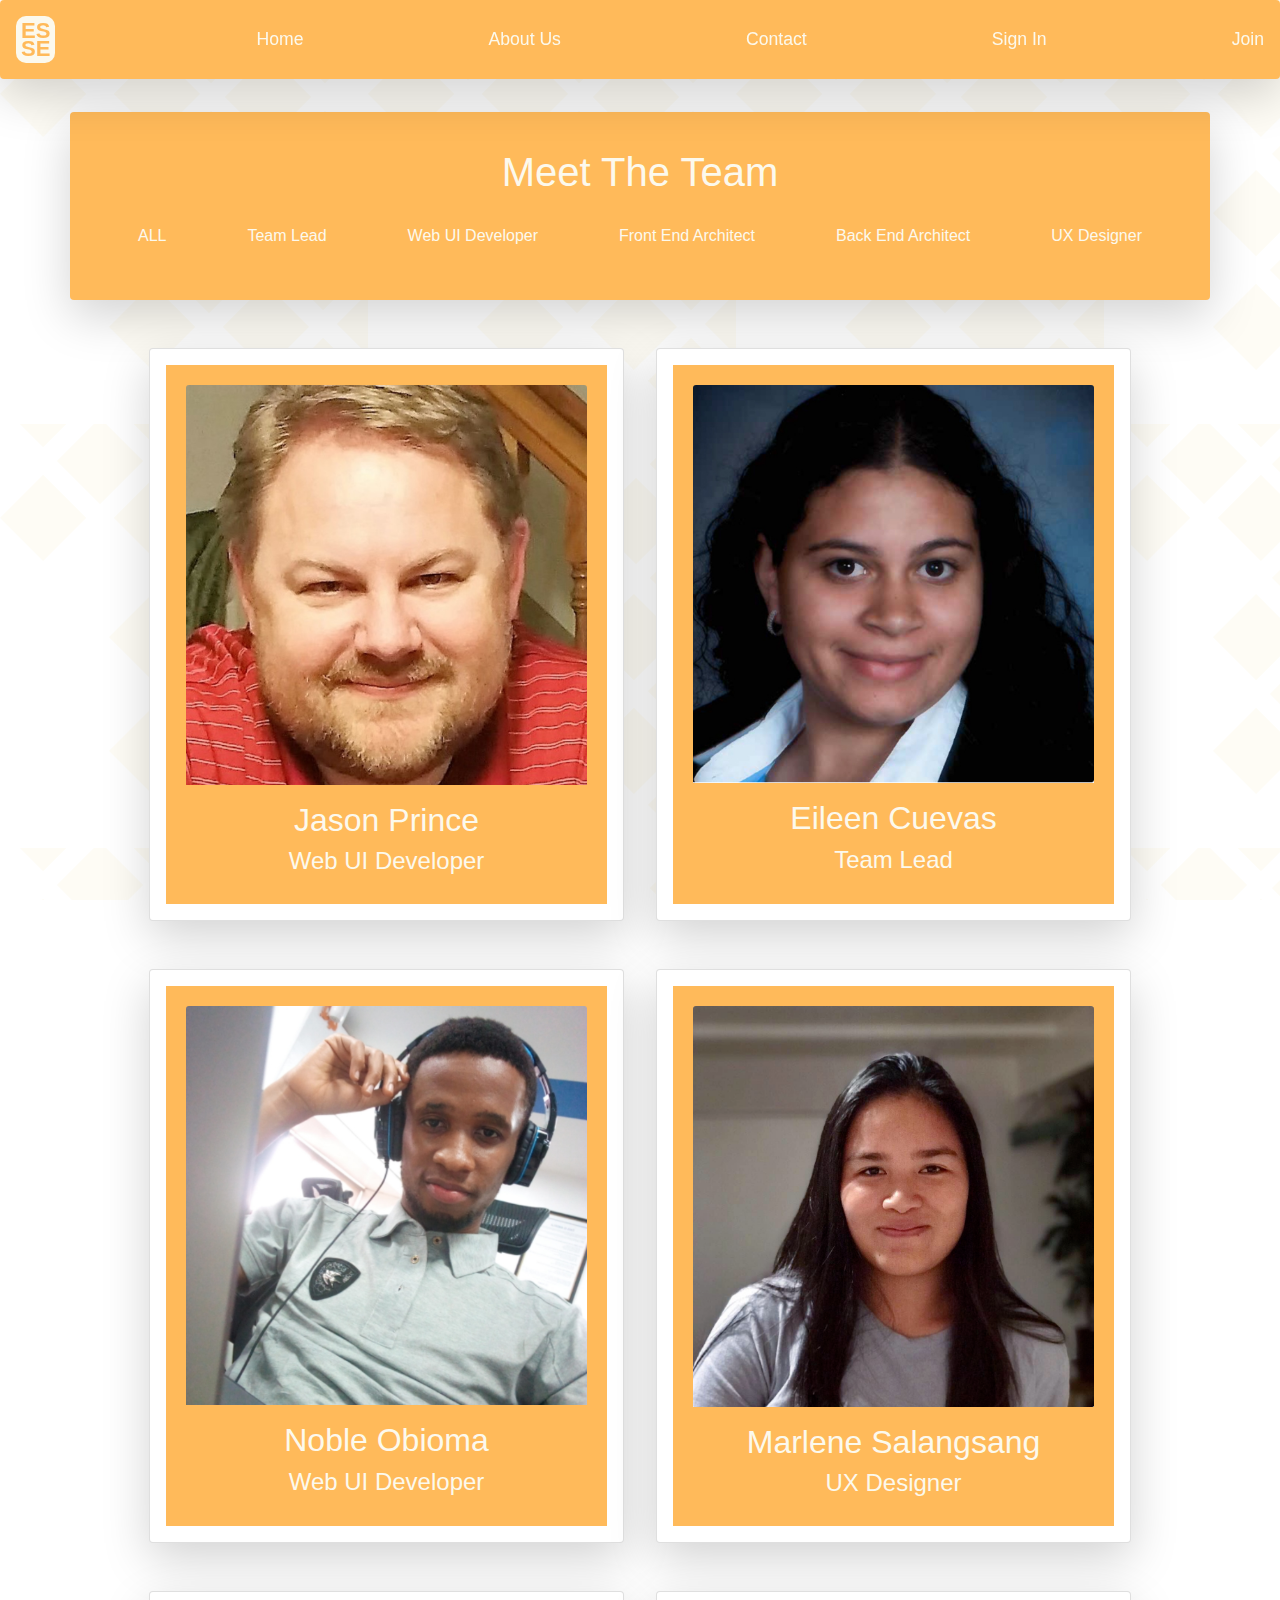
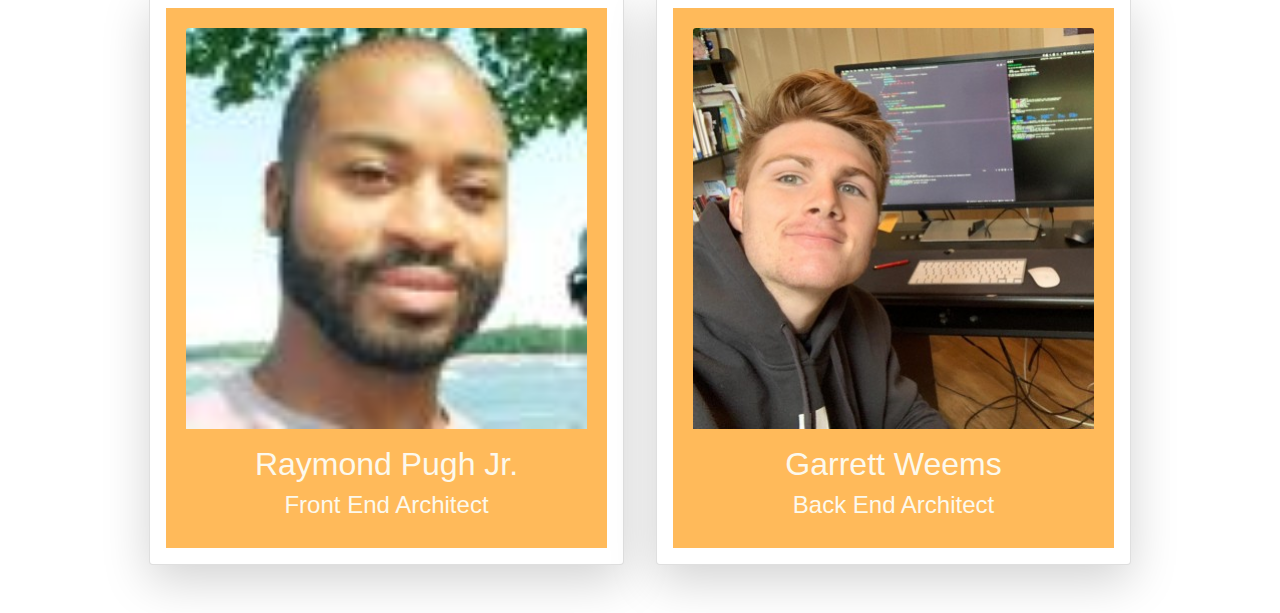
==== commit e1e02fbe: "Just need social media links now" ====
--- a/about.html
+++ b/about.html
@@ -57,59 +57,58 @@
             </div>
         </div>
 
-        <div class="meeTheTeam">
+        <div class="row justify-content-center">
+            <div class="card shadow-lg p-3 mb-5 mx-3 rounded col-sm-5" data-tab="webUIDeveloper">
+                <div class="card-body text-center">
+                    <img class="card-img-top mb-3" src="/img/Jason.png" alt="Jason">
+                    <h2>Jason Prince <a class="fab fa-github" href="https://github.com/EndersGame1977"></a></h2>
+                    <h4>Web UI Developer</h4>
 
-            <div class="card" data-tab="webUIDeveloper">
-                <div class="card-body text-center">
-                    <h2>Jason Prince</h2>
-                    <h4>Web UI Developer</h4>
-                    <a class="fab fa-github" href="https://github.com/EndersGame1977"></a>
-                    <img class="card-img-top" src="/img/Jason.png" alt="Jason">
                 </div>
             </div>
 
-            <div class="card" data-tab="teamLead">
+            <div class="card shadow-lg p-3 mb-5 mx-3 rounded col-sm-5" data-tab="teamLead">
                 <div class="card-body text-center">
-                    <h2>Eileen Cuevas</h2>
+                    <img class="card-img-top mb-3" src="/img/Eileen.PNG" alt="Eileen">
+                    <h2>Eileen Cuevas <a class="fab fa-github" href="https://github.com/EndersGame1977"></a></h2>
                     <h4>Team Lead</h4>
-                    <a class="fab fa-github" href="https://github.com/EndersGame1977"></a>
-                    <img class="card-img-top" src="/img/Eileen.PNG" alt="Eileen">
                 </div>
             </div>
 
-            <div class="card" data-tab="webUIDeveloper">
+            <div class="card shadow-lg p-3 mb-5 mx-3 rounded col-sm-5" data-tab="webUIDeveloper">
                 <div class="card-body text-center">
-                    <h2>Noble Obioma</h2>
+                    <img class="card-img-top mb-3" src="/img/Noble.PNG" alt="Noble">
+                    <h2>Noble Obioma <a class="fab fa-github" href="https://github.com/EndersGame1977"></a></h2>
                     <h4>Web UI Developer</h4>
-                    <a class="fab fa-github" href="https://github.com/EndersGame1977"></a>
-                    <img class="card-img-top" src="/img/Noble.PNG" alt="Noble">
+
                 </div>
             </div>
 
-            <div class="card" data-tab="uxDesigner">
+            <div class="card shadow-lg p-3 mb-5 mx-3 rounded col-sm-5" data-tab="uxDesigner">
                 <div class="card-body text-center">
-                    <h2>Marlene Salangsang</h2>
+                    <img class="card-img-top mb-3" src="/img/Marlene.PNG" alt="Marlene">
+                    <h2>Marlene Salangsang <a class="fab fa-github" href="https://github.com/EndersGame1977"></a>
+                    </h2>
                     <h4>UX Designer</h4>
-                    <a class="fab fa-github" href="https://github.com/EndersGame1977"></a>
-                    <img class="card-img-top" src="/img/Marlene.PNG" alt="Marlene">
+
                 </div>
             </div>
 
-            <div class="card" data-tab="frontEndArchitect">
+            <div class="card shadow-lg p-3 mb-5 mx-3 rounded col-sm-5" data-tab="frontEndArchitect">
                 <div class="card-body text-center">
-                    <h2>Raymond Pugh Jr.</h2>
+                    <img class="card-img-top mb-3" src="/img/Raymond.jpg" alt="Raymond">
+                    <h2>Raymond Pugh Jr. <a class="fab fa-github" href="https://github.com/EndersGame1977"></a></h2>
                     <h4>Front End Architect</h4>
-                    <a class="fab fa-github" href="https://github.com/EndersGame1977"></a>
-                    <img class="card-img-top" src="/img/Raymond.jpg" alt="Raymond">
+
                 </div>
             </div>
 
-            <div class="card" data-tab="backEndArchitect">
+            <div class="card shadow-lg p-3 mb-5 mx-3 rounded col-sm-5" data-tab="backEndArchitect">
                 <div class="card-body text-center">
-                    <h2>Garrett Weems</h2>
+                    <img class="card-img-top mb-3 " src="/img/Garrett.jpg" alt="Garrett">
+                    <h2>Garrett Weems <a class="fab fa-github" href="https://github.com/EndersGame1977"></a></h2>
                     <h4>Back End Architect</h4>
-                    <a class="fab fa-github" href="https://github.com/EndersGame1977"></a>
-                    <img class="card-img-top" src="/img/Garrett.jpg" alt="Garrett">
+
                 </div>
             </div>
         </div>
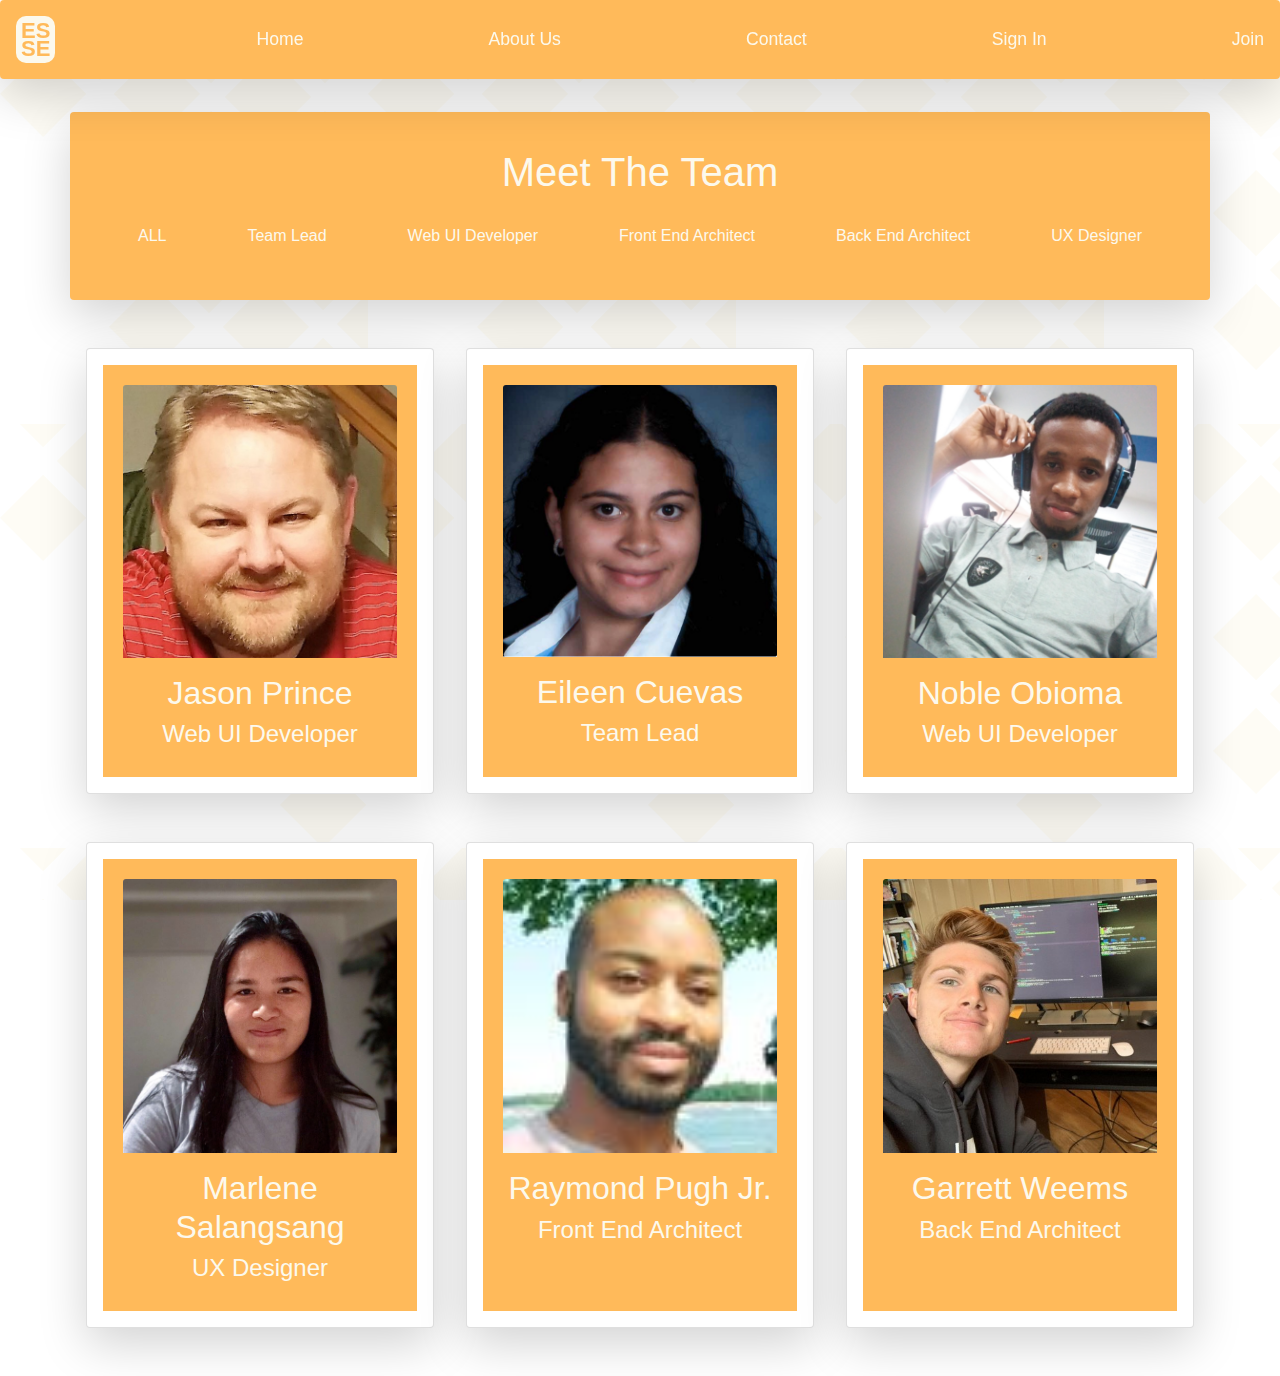
==== commit 53e2a984: "everything looks good" ====
--- a/about.html
+++ b/about.html
@@ -58,57 +58,60 @@
         </div>
 
         <div class="row justify-content-center">
-            <div class="card shadow-lg p-3 mb-5 mx-3 rounded col-sm-5" data-tab="webUIDeveloper">
+            <div class="card shadow-lg p-3 mb-5 mx-3 rounded col-sm" data-tab="webUIDeveloper">
                 <div class="card-body text-center">
                     <img class="card-img-top mb-3" src="/img/Jason.png" alt="Jason">
-                    <h2>Jason Prince <a class="fab fa-github" href="https://github.com/EndersGame1977"></a></h2>
+                    <h2>Jason Prince</h2>
                     <h4>Web UI Developer</h4>
+                    <h2><a class="fab fa-github" href="https://github.com/EndersGame1977"></a></h2>
 
                 </div>
             </div>
 
-            <div class="card shadow-lg p-3 mb-5 mx-3 rounded col-sm-5" data-tab="teamLead">
+            <div class="card shadow-lg p-3 mb-5 mx-3 rounded col-sm" data-tab="teamLead">
                 <div class="card-body text-center">
                     <img class="card-img-top mb-3" src="/img/Eileen.PNG" alt="Eileen">
-                    <h2>Eileen Cuevas <a class="fab fa-github" href="https://github.com/EndersGame1977"></a></h2>
+                    <h2>Eileen Cuevas</h2>
                     <h4>Team Lead</h4>
+                    <h2><a class="fab fa-github" href="https://github.com/eileencuevas"></a></h2>
                 </div>
             </div>
 
-            <div class="card shadow-lg p-3 mb-5 mx-3 rounded col-sm-5" data-tab="webUIDeveloper">
+            <div class="card shadow-lg p-3 mb-5 mx-3 rounded col-sm" data-tab="webUIDeveloper">
                 <div class="card-body text-center">
                     <img class="card-img-top mb-3" src="/img/Noble.PNG" alt="Noble">
-                    <h2>Noble Obioma <a class="fab fa-github" href="https://github.com/EndersGame1977"></a></h2>
+                    <h2>Noble Obioma</h2>
                     <h4>Web UI Developer</h4>
+                    <h2><a class="fab fa-github" href="https://github.com/nobioma1"></a></h2>
 
                 </div>
             </div>
 
-            <div class="card shadow-lg p-3 mb-5 mx-3 rounded col-sm-5" data-tab="uxDesigner">
+            <div class="card shadow-lg p-3 mb-5 mx-3 rounded col-sm" data-tab="uxDesigner">
                 <div class="card-body text-center">
                     <img class="card-img-top mb-3" src="/img/Marlene.PNG" alt="Marlene">
-                    <h2>Marlene Salangsang <a class="fab fa-github" href="https://github.com/EndersGame1977"></a>
-                    </h2>
+                    <h2>Marlene Salangsang </h2>
                     <h4>UX Designer</h4>
+                    <h2><a class="fas fa-palette" href="https://www.behance.net/marlenesalangsang"></a></h2>
 
                 </div>
             </div>
 
-            <div class="card shadow-lg p-3 mb-5 mx-3 rounded col-sm-5" data-tab="frontEndArchitect">
+            <div class="card shadow-lg p-3 mb-5 mx-3 rounded col-sm" data-tab="frontEndArchitect">
                 <div class="card-body text-center">
                     <img class="card-img-top mb-3" src="/img/Raymond.jpg" alt="Raymond">
-                    <h2>Raymond Pugh Jr. <a class="fab fa-github" href="https://github.com/EndersGame1977"></a></h2>
+                    <h2>Raymond Pugh Jr.</h2>
                     <h4>Front End Architect</h4>
-
+                    <h2><a class="fab fa-github" href="https://github.com/raypugh07"></a></h2>
                 </div>
             </div>
 
-            <div class="card shadow-lg p-3 mb-5 mx-3 rounded col-sm-5" data-tab="backEndArchitect">
+            <div class="card shadow-lg p-3 mb-5 mx-3 rounded col-sm" data-tab="backEndArchitect">
                 <div class="card-body text-center">
                     <img class="card-img-top mb-3 " src="/img/Garrett.jpg" alt="Garrett">
-                    <h2>Garrett Weems <a class="fab fa-github" href="https://github.com/EndersGame1977"></a></h2>
+                    <h2>Garrett Weems</h2>
                     <h4>Back End Architect</h4>
-
+                    <h2><a class="fab fa-github" href="https://github.com/glweems"></a></h2>
                 </div>
             </div>
         </div>
--- a/css/index.css
+++ b/css/index.css
@@ -49,9 +49,11 @@
   background: #FFBA5A;
   margin-top: 7rem;
 }
+.card {
+  min-width: 288px !important;
+}
 .card .card-body {
   width: 100%;
-  min-width: 349px;
   color: #FCF9ED;
   background: #FFBA5A;
 }
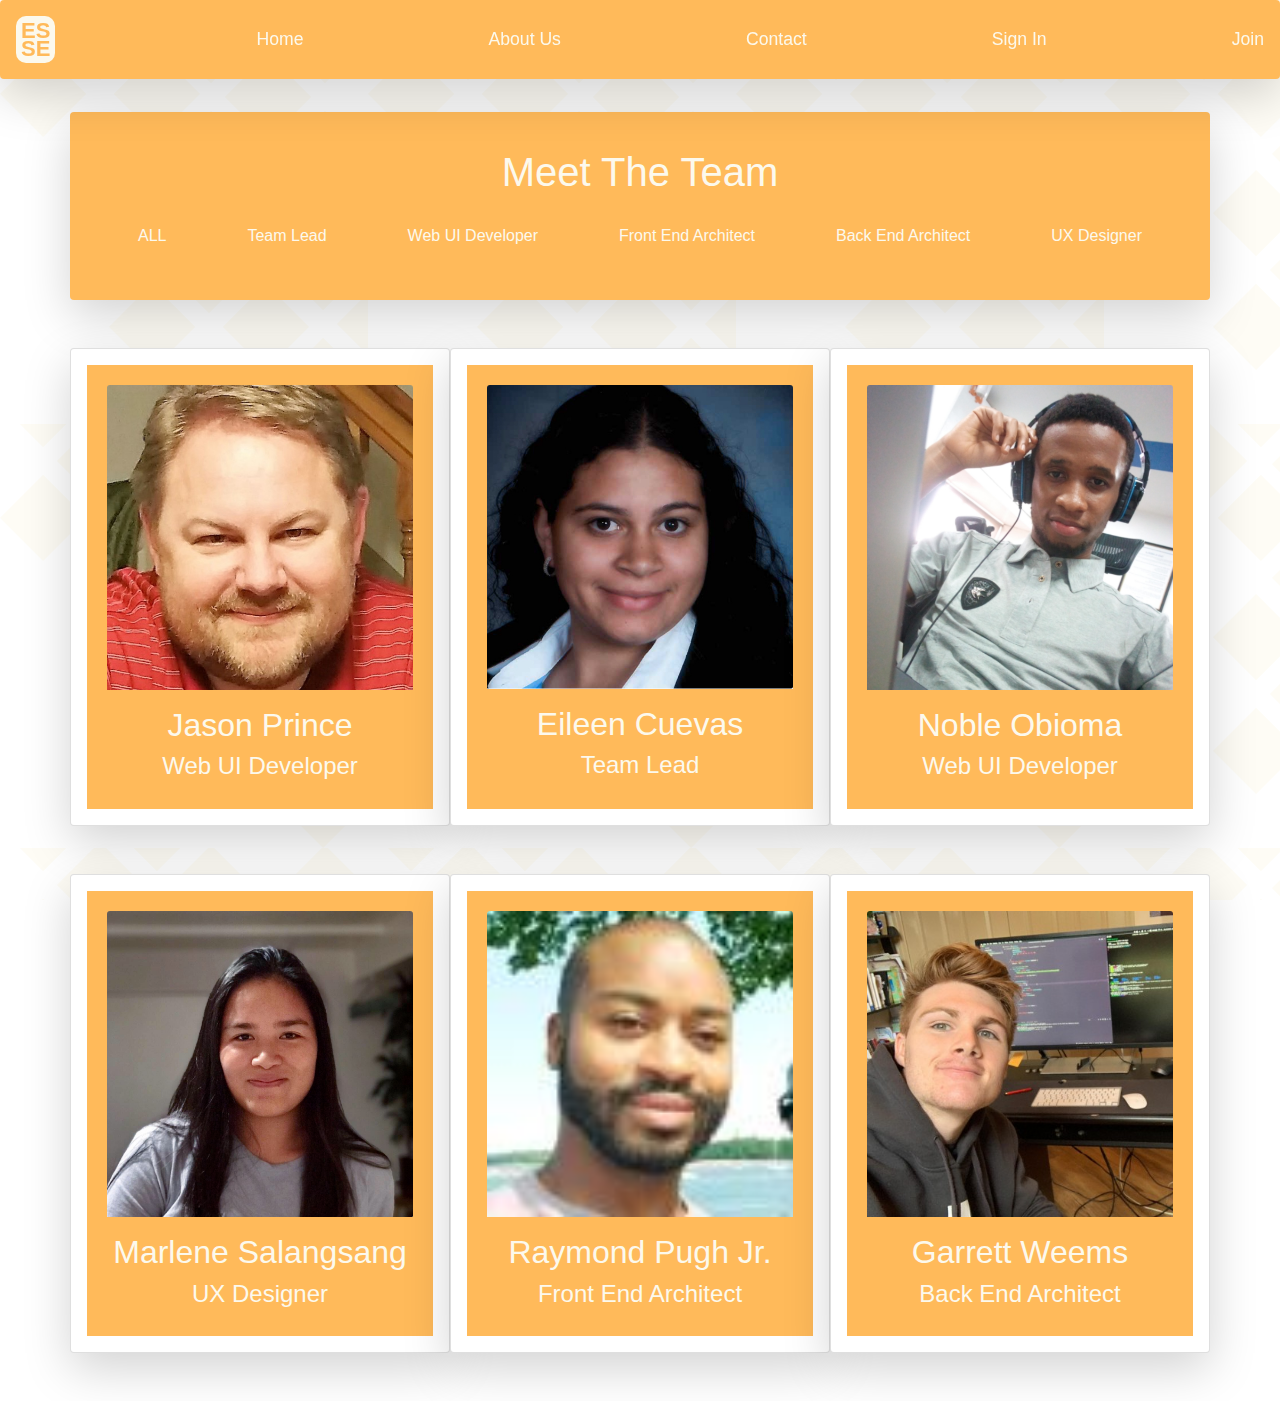
==== commit e5c25e86: "MVP" ====
--- a/about.html
+++ b/about.html
@@ -57,8 +57,8 @@
             </div>
         </div>
 
-        <div class="row justify-content-center">
-            <div class="card shadow-lg p-3 mb-5 mx-3 rounded col-sm" data-tab="webUIDeveloper">
+        <div class="row justify-content-between">
+            <div class="card shadow-lg p-3 mb-5  rounded col-sm" data-tab="webUIDeveloper">
                 <div class="card-body text-center">
                     <img class="card-img-top mb-3" src="/img/Jason.png" alt="Jason">
                     <h2>Jason Prince</h2>
@@ -68,7 +68,7 @@
                 </div>
             </div>
 
-            <div class="card shadow-lg p-3 mb-5 mx-3 rounded col-sm" data-tab="teamLead">
+            <div class="card shadow-lg p-3 mb-5  rounded col-sm" data-tab="teamLead">
                 <div class="card-body text-center">
                     <img class="card-img-top mb-3" src="/img/Eileen.PNG" alt="Eileen">
                     <h2>Eileen Cuevas</h2>
@@ -77,7 +77,7 @@
                 </div>
             </div>
 
-            <div class="card shadow-lg p-3 mb-5 mx-3 rounded col-sm" data-tab="webUIDeveloper">
+            <div class="card shadow-lg p-3 mb-5  rounded col-sm" data-tab="webUIDeveloper">
                 <div class="card-body text-center">
                     <img class="card-img-top mb-3" src="/img/Noble.PNG" alt="Noble">
                     <h2>Noble Obioma</h2>
@@ -87,7 +87,7 @@
                 </div>
             </div>
 
-            <div class="card shadow-lg p-3 mb-5 mx-3 rounded col-sm" data-tab="uxDesigner">
+            <div class="card shadow-lg p-3 mb-5  rounded col-sm" data-tab="uxDesigner">
                 <div class="card-body text-center">
                     <img class="card-img-top mb-3" src="/img/Marlene.PNG" alt="Marlene">
                     <h2>Marlene Salangsang </h2>
@@ -97,7 +97,7 @@
                 </div>
             </div>
 
-            <div class="card shadow-lg p-3 mb-5 mx-3 rounded col-sm" data-tab="frontEndArchitect">
+            <div class="card shadow-lg p-3 mb-5  rounded col-sm" data-tab="frontEndArchitect">
                 <div class="card-body text-center">
                     <img class="card-img-top mb-3" src="/img/Raymond.jpg" alt="Raymond">
                     <h2>Raymond Pugh Jr.</h2>
@@ -106,7 +106,7 @@
                 </div>
             </div>
 
-            <div class="card shadow-lg p-3 mb-5 mx-3 rounded col-sm" data-tab="backEndArchitect">
+            <div class="card shadow-lg p-3 mb-5  rounded col-sm" data-tab="backEndArchitect">
                 <div class="card-body text-center">
                     <img class="card-img-top mb-3 " src="/img/Garrett.jpg" alt="Garrett">
                     <h2>Garrett Weems</h2>
